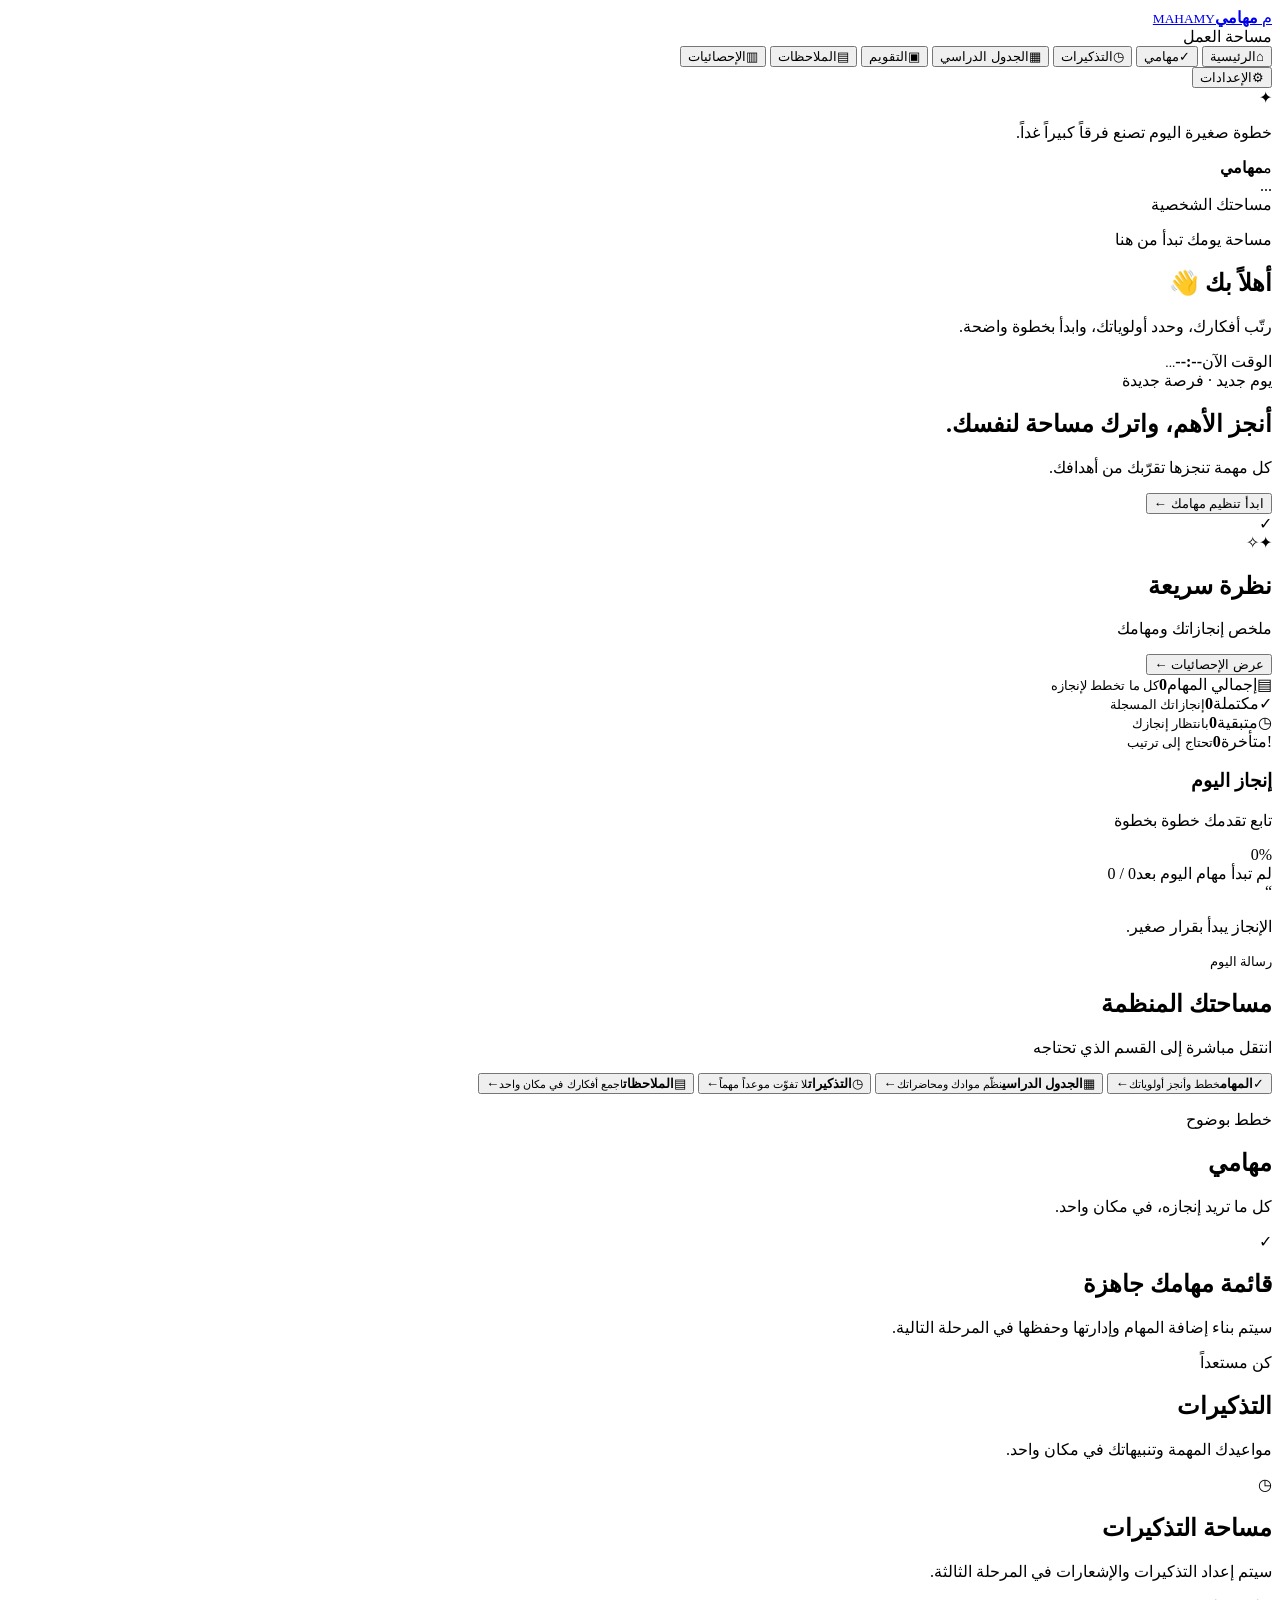
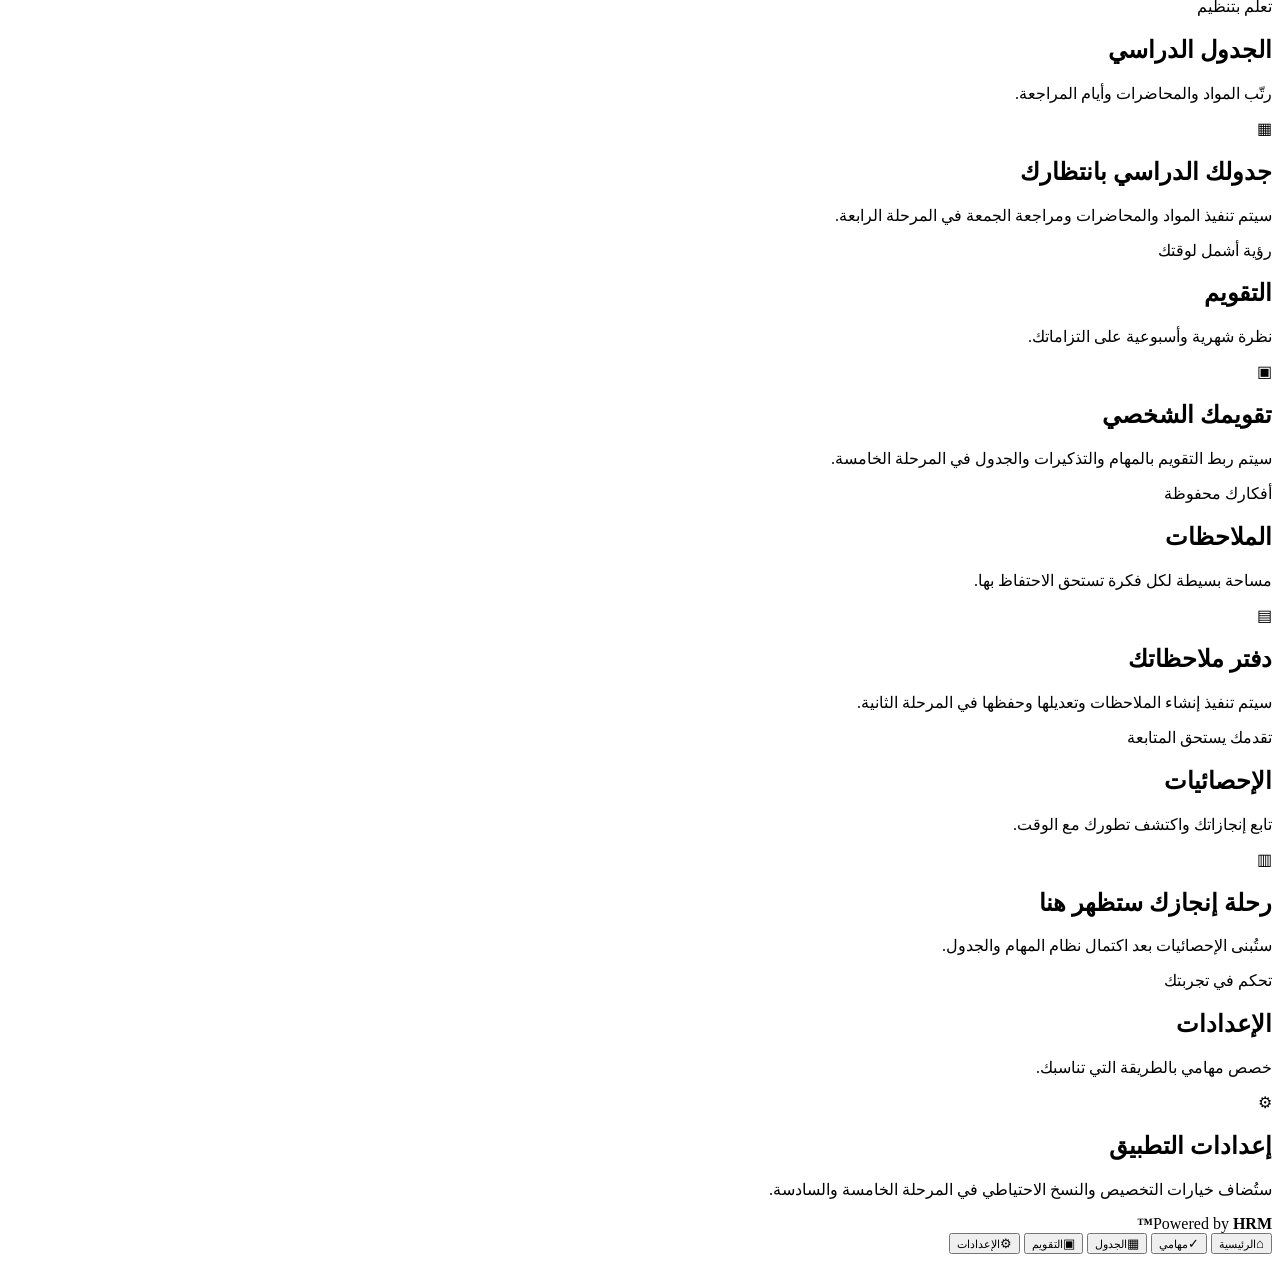
==== index.html @ a30df89c "Build MAHAMY phase 1 app shell" ====
<!doctype html>
<html lang="ar" dir="rtl">
<head>
  <meta charset="UTF-8">
  <meta name="viewport" content="width=device-width, initial-scale=1.0">
  <meta name="theme-color" content="#8500E8">
  <meta name="description" content="مهامي MAHAMY — مساحة شخصية لتنظيم المهام والدراسة والوقت.">
  <title>مهامي | MAHAMY</title>
  <link rel="preconnect" href="https://fonts.googleapis.com">
  <link rel="preconnect" href="https://fonts.gstatic.com" crossorigin>
  <link href="https://fonts.googleapis.com/css2?family=Cairo:wght@400;500;600;700;800&display=swap" rel="stylesheet">
  <link rel="stylesheet" href="styles.css">
</head>
<body>
  <div class="app-shell">
    <aside class="sidebar">
      <a class="brand" href="#" aria-label="مهامي الرئيسية" data-page="dashboard">
        <span class="brand-mark">م</span>
        <span><strong>مهامي</strong><small>MAHAMY</small></span>
      </a>
      <div class="sidebar-label">مساحة العمل</div>
      <nav class="side-nav" aria-label="التنقل الرئيسي">
        <button class="nav-item active" data-page="dashboard"><span class="nav-icon">⌂</span>الرئيسية</button>
        <button class="nav-item" data-page="tasks"><span class="nav-icon">✓</span>مهامي</button>
        <button class="nav-item" data-page="reminders"><span class="nav-icon">◷</span>التذكيرات</button>
        <button class="nav-item" data-page="schedule"><span class="nav-icon">▦</span>الجدول الدراسي</button>
        <button class="nav-item" data-page="calendar"><span class="nav-icon">▣</span>التقويم</button>
        <button class="nav-item" data-page="notes"><span class="nav-icon">▤</span>الملاحظات</button>
        <button class="nav-item" data-page="analytics"><span class="nav-icon">▥</span>الإحصائيات</button>
      </nav>
      <div class="sidebar-bottom">
        <button class="nav-item" data-page="settings"><span class="nav-icon">⚙</span>الإعدادات</button>
        <div class="sidebar-tip"><span class="tip-spark">✦</span><p>خطوة صغيرة اليوم تصنع فرقاً كبيراً غداً.</p></div>
      </div>
    </aside>

    <main class="main-area">
      <header class="topbar">
        <div class="mobile-brand"><span class="brand-mark">م</span><strong>مهامي</strong></div>
        <div class="topbar-date" id="topbarDate">...</div>
        <div class="topbar-actions"><span class="status-dot"></span><span>مساحتك الشخصية</span></div>
      </header>

      <section class="page active" id="page-dashboard">
        <div class="welcome-row">
          <div><p class="eyebrow">مساحة يومك تبدأ من هنا</p><h1 id="greeting">أهلاً بك 👋</h1><p class="muted">رتّب أفكارك، وحدد أولوياتك، وابدأ بخطوة واضحة.</p></div>
          <div class="clock-card"><span>الوقت الآن</span><strong id="liveClock">--:--</strong><small id="fullDate">...</small></div>
        </div>

        <div class="hero-card">
          <div class="hero-copy"><span class="hero-kicker">يوم جديد · فرصة جديدة</span><h2>أنجز الأهم، واترك مساحة لنفسك.</h2><p>كل مهمة تنجزها تقرّبك من أهدافك.</p><button class="primary-btn" data-page="tasks">ابدأ تنظيم مهامك <span>←</span></button></div>
          <div class="hero-art" aria-hidden="true"><div class="art-orbit orbit-one"></div><div class="art-orbit orbit-two"></div><div class="art-check">✓</div><span class="art-star star-one">✦</span><span class="art-star star-two">✧</span></div>
        </div>

        <div class="section-heading"><div><h2>نظرة سريعة</h2><p>ملخص إنجازاتك ومهامك</p></div><button class="text-btn" data-page="analytics">عرض الإحصائيات ←</button></div>
        <div class="stats-grid">
          <article class="stat-card"><span class="stat-icon purple">▤</span><span class="stat-label">إجمالي المهام</span><strong id="totalTasks">0</strong><small>كل ما تخطط لإنجازه</small></article>
          <article class="stat-card"><span class="stat-icon green">✓</span><span class="stat-label">مكتملة</span><strong id="completedTasks">0</strong><small>إنجازاتك المسجلة</small></article>
          <article class="stat-card"><span class="stat-icon orange">◷</span><span class="stat-label">متبقية</span><strong id="remainingTasks">0</strong><small>بانتظار إنجازك</small></article>
          <article class="stat-card"><span class="stat-icon rose">!</span><span class="stat-label">متأخرة</span><strong id="overdueTasks">0</strong><small>تحتاج إلى ترتيب</small></article>
        </div>

        <div class="dashboard-grid">
          <article class="panel progress-panel"><div class="panel-heading"><div><h3>إنجاز اليوم</h3><p>تابع تقدمك خطوة بخطوة</p></div><span class="progress-percent" id="progressPercent">0%</span></div><div class="progress-track"><span id="progressBar"></span></div><div class="progress-foot"><span id="progressText">لم تبدأ مهام اليوم بعد</span><span id="progressCount">0 / 0</span></div></article>
          <article class="panel quote-panel"><span class="quote-mark">“</span><p id="dailyQuote">الإنجاز يبدأ بقرار صغير.</p><small>رسالة اليوم</small></article>
        </div>

        <div class="section-heading"><div><h2>مساحتك المنظمة</h2><p>انتقل مباشرة إلى القسم الذي تحتاجه</p></div></div>
        <div class="quick-grid">
          <button class="quick-card" data-page="tasks"><span class="quick-icon">✓</span><strong>المهام</strong><small>خطط وأنجز أولوياتك</small><b>←</b></button>
          <button class="quick-card" data-page="schedule"><span class="quick-icon">▦</span><strong>الجدول الدراسي</strong><small>نظّم موادك ومحاضراتك</small><b>←</b></button>
          <button class="quick-card" data-page="reminders"><span class="quick-icon">◷</span><strong>التذكيرات</strong><small>لا تفوّت موعداً مهماً</small><b>←</b></button>
          <button class="quick-card" data-page="notes"><span class="quick-icon">▤</span><strong>الملاحظات</strong><small>اجمع أفكارك في مكان واحد</small><b>←</b></button>
        </div>
      </section>

      <section class="page" id="page-tasks"><div class="page-title"><p class="eyebrow">خطط بوضوح</p><h1>مهامي</h1><p class="muted">كل ما تريد إنجازه، في مكان واحد.</p></div><div class="empty-state"><span>✓</span><h2>قائمة مهامك جاهزة</h2><p>سيتم بناء إضافة المهام وإدارتها وحفظها في المرحلة التالية.</p></div></section>
      <section class="page" id="page-reminders"><div class="page-title"><p class="eyebrow">كن مستعداً</p><h1>التذكيرات</h1><p class="muted">مواعيدك المهمة وتنبيهاتك في مكان واحد.</p></div><div class="empty-state"><span>◷</span><h2>مساحة التذكيرات</h2><p>سيتم إعداد التذكيرات والإشعارات في المرحلة الثالثة.</p></div></section>
      <section class="page" id="page-schedule"><div class="page-title"><p class="eyebrow">تعلم بتنظيم</p><h1>الجدول الدراسي</h1><p class="muted">رتّب المواد والمحاضرات وأيام المراجعة.</p></div><div class="empty-state"><span>▦</span><h2>جدولك الدراسي بانتظارك</h2><p>سيتم تنفيذ المواد والمحاضرات ومراجعة الجمعة في المرحلة الرابعة.</p></div></section>
      <section class="page" id="page-calendar"><div class="page-title"><p class="eyebrow">رؤية أشمل لوقتك</p><h1>التقويم</h1><p class="muted">نظرة شهرية وأسبوعية على التزاماتك.</p></div><div class="empty-state"><span>▣</span><h2>تقويمك الشخصي</h2><p>سيتم ربط التقويم بالمهام والتذكيرات والجدول في المرحلة الخامسة.</p></div></section>
      <section class="page" id="page-notes"><div class="page-title"><p class="eyebrow">أفكارك محفوظة</p><h1>الملاحظات</h1><p class="muted">مساحة بسيطة لكل فكرة تستحق الاحتفاظ بها.</p></div><div class="empty-state"><span>▤</span><h2>دفتر ملاحظاتك</h2><p>سيتم تنفيذ إنشاء الملاحظات وتعديلها وحفظها في المرحلة الثانية.</p></div></section>
      <section class="page" id="page-analytics"><div class="page-title"><p class="eyebrow">تقدمك يستحق المتابعة</p><h1>الإحصائيات</h1><p class="muted">تابع إنجازاتك واكتشف تطورك مع الوقت.</p></div><div class="empty-state"><span>▥</span><h2>رحلة إنجازك ستظهر هنا</h2><p>ستُبنى الإحصائيات بعد اكتمال نظام المهام والجدول.</p></div></section>
      <section class="page" id="page-settings"><div class="page-title"><p class="eyebrow">تحكم في تجربتك</p><h1>الإعدادات</h1><p class="muted">خصص مهامي بالطريقة التي تناسبك.</p></div><div class="empty-state"><span>⚙</span><h2>إعدادات التطبيق</h2><p>ستُضاف خيارات التخصيص والنسخ الاحتياطي في المرحلة الخامسة والسادسة.</p></div></section>

      <footer class="app-footer">Powered by <strong>HRM™</strong></footer>
    </main>
  </div>
  <nav class="bottom-nav" aria-label="التنقل على الهاتف">
    <button class="active" data-page="dashboard"><span>⌂</span><small>الرئيسية</small></button>
    <button data-page="tasks"><span>✓</span><small>مهامي</small></button>
    <button data-page="schedule"><span>▦</span><small>الجدول</small></button>
    <button data-page="calendar"><span>▣</span><small>التقويم</small></button>
    <button data-page="settings"><span>⚙</span><small>الإعدادات</small></button>
  </nav>
  <script src="app.js"></script>
</body>
</html>
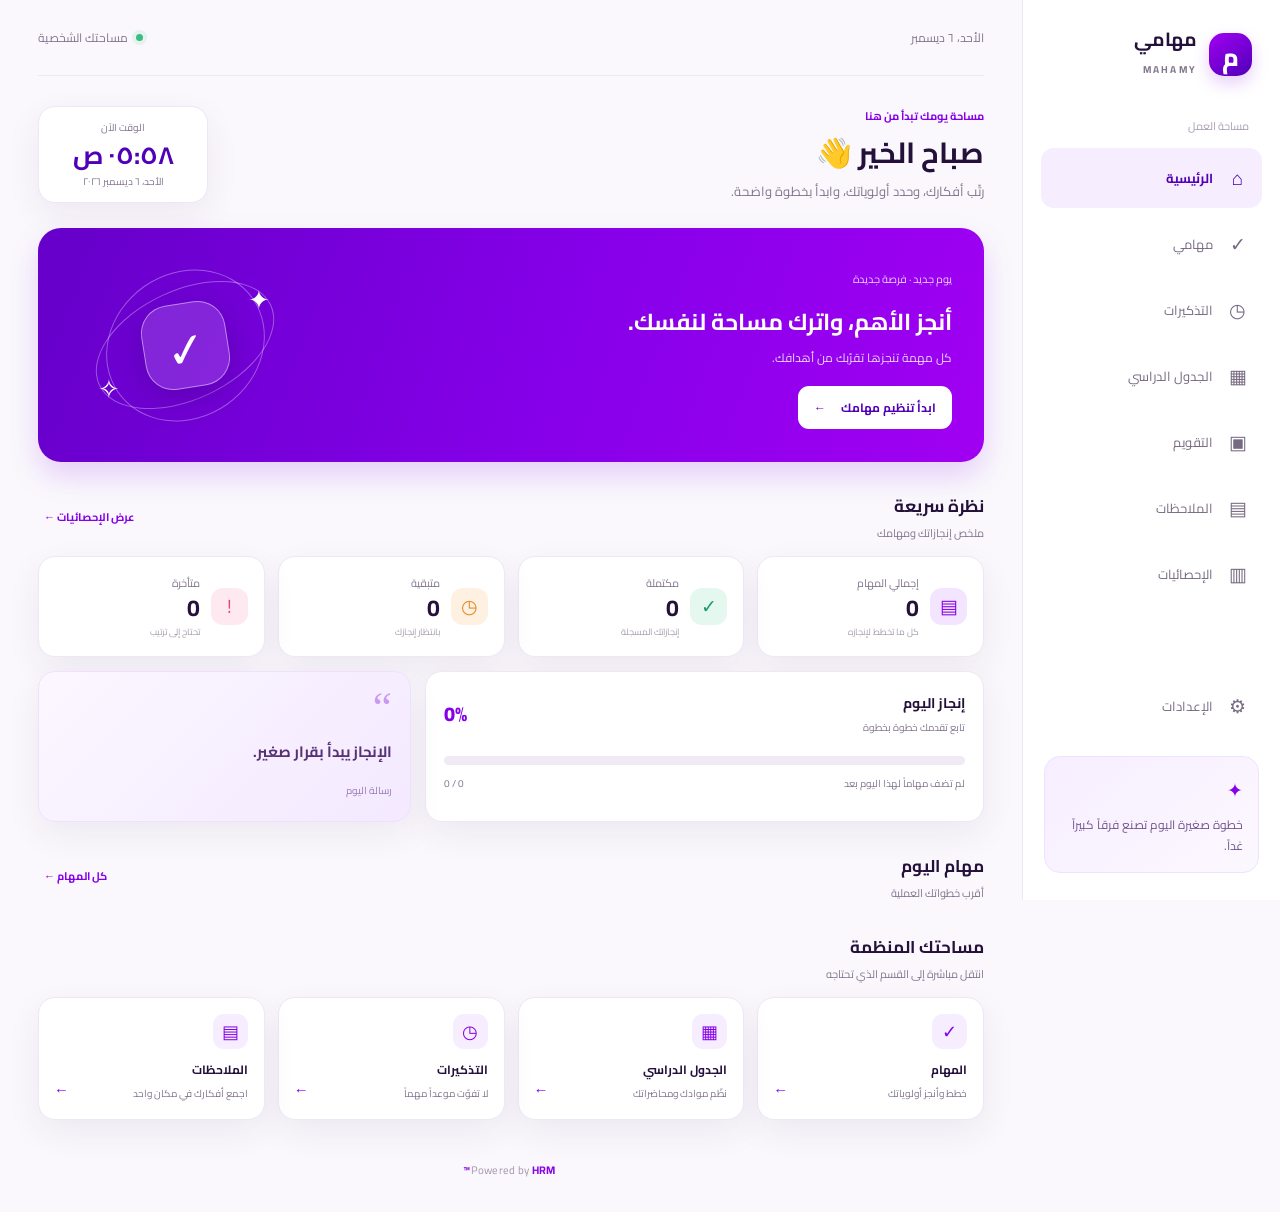
==== commit 5372d15f: "Build MAHAMY task and notes workspace" ====
--- a/index.html
+++ b/index.html
@@ -1,97 +1,61 @@
 <!doctype html>
 <html lang="ar" dir="rtl">
 <head>
-  <meta charset="UTF-8">
-  <meta name="viewport" content="width=device-width, initial-scale=1.0">
-  <meta name="theme-color" content="#8500E8">
-  <meta name="description" content="مهامي MAHAMY — مساحة شخصية لتنظيم المهام والدراسة والوقت.">
-  <title>مهامي | MAHAMY</title>
-  <link rel="preconnect" href="https://fonts.googleapis.com">
-  <link rel="preconnect" href="https://fonts.gstatic.com" crossorigin>
-  <link href="https://fonts.googleapis.com/css2?family=Cairo:wght@400;500;600;700;800&display=swap" rel="stylesheet">
-  <link rel="stylesheet" href="styles.css">
+<meta charset="UTF-8"><meta name="viewport" content="width=device-width,initial-scale=1"><meta name="theme-color" content="#8500E8">
+<meta name="description" content="مهامي MAHAMY — مساحة شخصية لتنظيم المهام والدراسة والوقت."><title>مهامي | MAHAMY</title>
+<link rel="preconnect" href="https://fonts.googleapis.com"><link rel="preconnect" href="https://fonts.gstatic.com" crossorigin><link href="https://fonts.googleapis.com/css2?family=Cairo:wght@400;500;600;700;800&display=swap" rel="stylesheet"><link rel="stylesheet" href="styles.css">
 </head>
 <body>
-  <div class="app-shell">
-    <aside class="sidebar">
-      <a class="brand" href="#" aria-label="مهامي الرئيسية" data-page="dashboard">
-        <span class="brand-mark">م</span>
-        <span><strong>مهامي</strong><small>MAHAMY</small></span>
-      </a>
-      <div class="sidebar-label">مساحة العمل</div>
-      <nav class="side-nav" aria-label="التنقل الرئيسي">
-        <button class="nav-item active" data-page="dashboard"><span class="nav-icon">⌂</span>الرئيسية</button>
-        <button class="nav-item" data-page="tasks"><span class="nav-icon">✓</span>مهامي</button>
-        <button class="nav-item" data-page="reminders"><span class="nav-icon">◷</span>التذكيرات</button>
-        <button class="nav-item" data-page="schedule"><span class="nav-icon">▦</span>الجدول الدراسي</button>
-        <button class="nav-item" data-page="calendar"><span class="nav-icon">▣</span>التقويم</button>
-        <button class="nav-item" data-page="notes"><span class="nav-icon">▤</span>الملاحظات</button>
-        <button class="nav-item" data-page="analytics"><span class="nav-icon">▥</span>الإحصائيات</button>
-      </nav>
-      <div class="sidebar-bottom">
-        <button class="nav-item" data-page="settings"><span class="nav-icon">⚙</span>الإعدادات</button>
-        <div class="sidebar-tip"><span class="tip-spark">✦</span><p>خطوة صغيرة اليوم تصنع فرقاً كبيراً غداً.</p></div>
-      </div>
-    </aside>
-
-    <main class="main-area">
-      <header class="topbar">
-        <div class="mobile-brand"><span class="brand-mark">م</span><strong>مهامي</strong></div>
-        <div class="topbar-date" id="topbarDate">...</div>
-        <div class="topbar-actions"><span class="status-dot"></span><span>مساحتك الشخصية</span></div>
-      </header>
-
-      <section class="page active" id="page-dashboard">
-        <div class="welcome-row">
-          <div><p class="eyebrow">مساحة يومك تبدأ من هنا</p><h1 id="greeting">أهلاً بك 👋</h1><p class="muted">رتّب أفكارك، وحدد أولوياتك، وابدأ بخطوة واضحة.</p></div>
-          <div class="clock-card"><span>الوقت الآن</span><strong id="liveClock">--:--</strong><small id="fullDate">...</small></div>
-        </div>
-
-        <div class="hero-card">
-          <div class="hero-copy"><span class="hero-kicker">يوم جديد · فرصة جديدة</span><h2>أنجز الأهم، واترك مساحة لنفسك.</h2><p>كل مهمة تنجزها تقرّبك من أهدافك.</p><button class="primary-btn" data-page="tasks">ابدأ تنظيم مهامك <span>←</span></button></div>
-          <div class="hero-art" aria-hidden="true"><div class="art-orbit orbit-one"></div><div class="art-orbit orbit-two"></div><div class="art-check">✓</div><span class="art-star star-one">✦</span><span class="art-star star-two">✧</span></div>
-        </div>
-
-        <div class="section-heading"><div><h2>نظرة سريعة</h2><p>ملخص إنجازاتك ومهامك</p></div><button class="text-btn" data-page="analytics">عرض الإحصائيات ←</button></div>
-        <div class="stats-grid">
-          <article class="stat-card"><span class="stat-icon purple">▤</span><span class="stat-label">إجمالي المهام</span><strong id="totalTasks">0</strong><small>كل ما تخطط لإنجازه</small></article>
-          <article class="stat-card"><span class="stat-icon green">✓</span><span class="stat-label">مكتملة</span><strong id="completedTasks">0</strong><small>إنجازاتك المسجلة</small></article>
-          <article class="stat-card"><span class="stat-icon orange">◷</span><span class="stat-label">متبقية</span><strong id="remainingTasks">0</strong><small>بانتظار إنجازك</small></article>
-          <article class="stat-card"><span class="stat-icon rose">!</span><span class="stat-label">متأخرة</span><strong id="overdueTasks">0</strong><small>تحتاج إلى ترتيب</small></article>
-        </div>
-
-        <div class="dashboard-grid">
-          <article class="panel progress-panel"><div class="panel-heading"><div><h3>إنجاز اليوم</h3><p>تابع تقدمك خطوة بخطوة</p></div><span class="progress-percent" id="progressPercent">0%</span></div><div class="progress-track"><span id="progressBar"></span></div><div class="progress-foot"><span id="progressText">لم تبدأ مهام اليوم بعد</span><span id="progressCount">0 / 0</span></div></article>
-          <article class="panel quote-panel"><span class="quote-mark">“</span><p id="dailyQuote">الإنجاز يبدأ بقرار صغير.</p><small>رسالة اليوم</small></article>
-        </div>
-
-        <div class="section-heading"><div><h2>مساحتك المنظمة</h2><p>انتقل مباشرة إلى القسم الذي تحتاجه</p></div></div>
-        <div class="quick-grid">
-          <button class="quick-card" data-page="tasks"><span class="quick-icon">✓</span><strong>المهام</strong><small>خطط وأنجز أولوياتك</small><b>←</b></button>
-          <button class="quick-card" data-page="schedule"><span class="quick-icon">▦</span><strong>الجدول الدراسي</strong><small>نظّم موادك ومحاضراتك</small><b>←</b></button>
-          <button class="quick-card" data-page="reminders"><span class="quick-icon">◷</span><strong>التذكيرات</strong><small>لا تفوّت موعداً مهماً</small><b>←</b></button>
-          <button class="quick-card" data-page="notes"><span class="quick-icon">▤</span><strong>الملاحظات</strong><small>اجمع أفكارك في مكان واحد</small><b>←</b></button>
-        </div>
-      </section>
-
-      <section class="page" id="page-tasks"><div class="page-title"><p class="eyebrow">خطط بوضوح</p><h1>مهامي</h1><p class="muted">كل ما تريد إنجازه، في مكان واحد.</p></div><div class="empty-state"><span>✓</span><h2>قائمة مهامك جاهزة</h2><p>سيتم بناء إضافة المهام وإدارتها وحفظها في المرحلة التالية.</p></div></section>
-      <section class="page" id="page-reminders"><div class="page-title"><p class="eyebrow">كن مستعداً</p><h1>التذكيرات</h1><p class="muted">مواعيدك المهمة وتنبيهاتك في مكان واحد.</p></div><div class="empty-state"><span>◷</span><h2>مساحة التذكيرات</h2><p>سيتم إعداد التذكيرات والإشعارات في المرحلة الثالثة.</p></div></section>
-      <section class="page" id="page-schedule"><div class="page-title"><p class="eyebrow">تعلم بتنظيم</p><h1>الجدول الدراسي</h1><p class="muted">رتّب المواد والمحاضرات وأيام المراجعة.</p></div><div class="empty-state"><span>▦</span><h2>جدولك الدراسي بانتظارك</h2><p>سيتم تنفيذ المواد والمحاضرات ومراجعة الجمعة في المرحلة الرابعة.</p></div></section>
-      <section class="page" id="page-calendar"><div class="page-title"><p class="eyebrow">رؤية أشمل لوقتك</p><h1>التقويم</h1><p class="muted">نظرة شهرية وأسبوعية على التزاماتك.</p></div><div class="empty-state"><span>▣</span><h2>تقويمك الشخصي</h2><p>سيتم ربط التقويم بالمهام والتذكيرات والجدول في المرحلة الخامسة.</p></div></section>
-      <section class="page" id="page-notes"><div class="page-title"><p class="eyebrow">أفكارك محفوظة</p><h1>الملاحظات</h1><p class="muted">مساحة بسيطة لكل فكرة تستحق الاحتفاظ بها.</p></div><div class="empty-state"><span>▤</span><h2>دفتر ملاحظاتك</h2><p>سيتم تنفيذ إنشاء الملاحظات وتعديلها وحفظها في المرحلة الثانية.</p></div></section>
-      <section class="page" id="page-analytics"><div class="page-title"><p class="eyebrow">تقدمك يستحق المتابعة</p><h1>الإحصائيات</h1><p class="muted">تابع إنجازاتك واكتشف تطورك مع الوقت.</p></div><div class="empty-state"><span>▥</span><h2>رحلة إنجازك ستظهر هنا</h2><p>ستُبنى الإحصائيات بعد اكتمال نظام المهام والجدول.</p></div></section>
-      <section class="page" id="page-settings"><div class="page-title"><p class="eyebrow">تحكم في تجربتك</p><h1>الإعدادات</h1><p class="muted">خصص مهامي بالطريقة التي تناسبك.</p></div><div class="empty-state"><span>⚙</span><h2>إعدادات التطبيق</h2><p>ستُضاف خيارات التخصيص والنسخ الاحتياطي في المرحلة الخامسة والسادسة.</p></div></section>
-
-      <footer class="app-footer">Powered by <strong>HRM™</strong></footer>
-    </main>
-  </div>
-  <nav class="bottom-nav" aria-label="التنقل على الهاتف">
-    <button class="active" data-page="dashboard"><span>⌂</span><small>الرئيسية</small></button>
-    <button data-page="tasks"><span>✓</span><small>مهامي</small></button>
-    <button data-page="schedule"><span>▦</span><small>الجدول</small></button>
-    <button data-page="calendar"><span>▣</span><small>التقويم</small></button>
-    <button data-page="settings"><span>⚙</span><small>الإعدادات</small></button>
-  </nav>
-  <script src="app.js"></script>
-</body>
-</html>+<div class="app-shell">
+<aside class="sidebar">
+<a class="brand" href="#" data-page="dashboard"><span class="brand-mark">م</span><span><strong>مهامي</strong><small>MAHAMY</small></span></a>
+<div class="sidebar-label">مساحة العمل</div><nav class="side-nav" aria-label="التنقل الرئيسي">
+<button class="nav-item active" data-page="dashboard"><span class="nav-icon">⌂</span>الرئيسية</button>
+<button class="nav-item" data-page="tasks"><span class="nav-icon">✓</span>مهامي</button>
+<button class="nav-item" data-page="reminders"><span class="nav-icon">◷</span>التذكيرات</button>
+<button class="nav-item" data-page="schedule"><span class="nav-icon">▦</span>الجدول الدراسي</button>
+<button class="nav-item" data-page="calendar"><span class="nav-icon">▣</span>التقويم</button>
+<button class="nav-item" data-page="notes"><span class="nav-icon">▤</span>الملاحظات</button>
+<button class="nav-item" data-page="analytics"><span class="nav-icon">▥</span>الإحصائيات</button></nav>
+<div class="sidebar-bottom"><button class="nav-item" data-page="settings"><span class="nav-icon">⚙</span>الإعدادات</button><div class="sidebar-tip"><span class="tip-spark">✦</span><p>خطوة صغيرة اليوم تصنع فرقاً كبيراً غداً.</p></div></div>
+</aside>
+<main class="main-area">
+<header class="topbar"><div class="mobile-brand"><span class="brand-mark">م</span><strong>مهامي</strong></div><div class="topbar-date" id="topbarDate">...</div><div class="topbar-actions"><span class="status-dot"></span><span>مساحتك الشخصية</span></div></header>
+<section class="page active" id="page-dashboard">
+<div class="welcome-row"><div><p class="eyebrow">مساحة يومك تبدأ من هنا</p><h1 id="greeting">أهلاً بك 👋</h1><p class="muted">رتّب أفكارك، وحدد أولوياتك، وابدأ بخطوة واضحة.</p></div><div class="clock-card"><span>الوقت الآن</span><strong id="liveClock">--:--</strong><small id="fullDate">...</small></div></div>
+<div class="hero-card"><div class="hero-copy"><span class="hero-kicker">يوم جديد · فرصة جديدة</span><h2>أنجز الأهم، واترك مساحة لنفسك.</h2><p>كل مهمة تنجزها تقرّبك من أهدافك.</p><button class="primary-btn" data-page="tasks">ابدأ تنظيم مهامك <span>←</span></button></div><div class="hero-art" aria-hidden="true"><div class="art-orbit orbit-one"></div><div class="art-orbit orbit-two"></div><div class="art-check">✓</div><span class="art-star star-one">✦</span><span class="art-star star-two">✧</span></div></div>
+<div class="section-heading"><div><h2>نظرة سريعة</h2><p>ملخص إنجازاتك ومهامك</p></div><button class="text-btn" data-page="analytics">عرض الإحصائيات ←</button></div>
+<div class="stats-grid">
+<article class="stat-card"><span class="stat-icon purple">▤</span><span class="stat-label">إجمالي المهام</span><strong id="totalTasks">0</strong><small>كل ما تخطط لإنجازه</small></article>
+<article class="stat-card"><span class="stat-icon green">✓</span><span class="stat-label">مكتملة</span><strong id="completedTasks">0</strong><small>إنجازاتك المسجلة</small></article>
+<article class="stat-card"><span class="stat-icon orange">◷</span><span class="stat-label">متبقية</span><strong id="remainingTasks">0</strong><small>بانتظار إنجازك</small></article>
+<article class="stat-card"><span class="stat-icon rose">!</span><span class="stat-label">متأخرة</span><strong id="overdueTasks">0</strong><small>تحتاج إلى ترتيب</small></article></div>
+<div class="dashboard-grid"><article class="panel progress-panel"><div class="panel-heading"><div><h3>إنجاز اليوم</h3><p>تابع تقدمك خطوة بخطوة</p></div><span class="progress-percent" id="progressPercent">0%</span></div><div class="progress-track"><span id="progressBar"></span></div><div class="progress-foot"><span id="progressText">لم تبدأ مهام اليوم بعد</span><span id="progressCount">0 / 0</span></div></article><article class="panel quote-panel"><span class="quote-mark">“</span><p id="dailyQuote">الإنجاز يبدأ بقرار صغير.</p><small>رسالة اليوم</small></article></div>
+<div class="section-heading"><div><h2>مهام اليوم</h2><p>أقرب خطواتك العملية</p></div><button class="text-btn" data-page="tasks">كل المهام ←</button></div><div id="todayPreview" class="preview-list"></div>
+<div class="section-heading"><div><h2>مساحتك المنظمة</h2><p>انتقل مباشرة إلى القسم الذي تحتاجه</p></div></div><div class="quick-grid">
+<button class="quick-card" data-page="tasks"><span class="quick-icon">✓</span><strong>المهام</strong><small>خطط وأنجز أولوياتك</small><b>←</b></button><button class="quick-card" data-page="schedule"><span class="quick-icon">▦</span><strong>الجدول الدراسي</strong><small>نظّم موادك ومحاضراتك</small><b>←</b></button><button class="quick-card" data-page="reminders"><span class="quick-icon">◷</span><strong>التذكيرات</strong><small>لا تفوّت موعداً مهماً</small><b>←</b></button><button class="quick-card" data-page="notes"><span class="quick-icon">▤</span><strong>الملاحظات</strong><small>اجمع أفكارك في مكان واحد</small><b>←</b></button></div>
+</section>
+<section class="page" id="page-tasks">
+<div class="page-title-row"><div class="page-title"><p class="eyebrow">خطط بوضوح</p><h1>مهامي</h1><p class="muted">أنشئ مهامك، رتّب أولوياتك، وتابع إنجازك.</p></div><button class="primary-action" id="addTaskBtn">＋ إضافة مهمة</button></div>
+<div class="task-toolbar"><input id="taskSearch" type="search" placeholder="ابحث عن مهمة..." aria-label="البحث عن مهمة"><select id="taskSort" aria-label="ترتيب المهام"><option value="date">الأقرب موعداً</option><option value="priority">الأولوية</option><option value="created">الأحدث إضافة</option><option value="title">الاسم</option></select></div>
+<div class="filter-row" id="taskFilters"><button class="filter-chip active" data-filter="all">الكل</button><button class="filter-chip" data-filter="today">اليوم</button><button class="filter-chip" data-filter="tomorrow">الغد</button><button class="filter-chip" data-filter="upcoming">القادمة</button><button class="filter-chip" data-filter="overdue">المتأخرة</button><button class="filter-chip" data-filter="completed">المكتملة</button><button class="filter-chip" data-filter="high">عالية الأولوية</button></div>
+<div class="task-summary" id="taskSummary"></div><div id="taskList" class="task-list"></div>
+<div class="category-manager panel"><div><h3>تصنيفات المهام</h3><p>أضف تصنيفاً يناسب طريقة تنظيمك.</p></div><form id="categoryForm" class="inline-form"><input id="newCategory" maxlength="30" placeholder="اسم التصنيف" aria-label="اسم التصنيف" required><button class="secondary-btn">إضافة</button></form><div id="categoryList" class="category-list"></div></div>
+</section>
+<section class="page" id="page-notes">
+<div class="page-title-row"><div class="page-title"><p class="eyebrow">أفكارك محفوظة</p><h1>الملاحظات</h1><p class="muted">دفتر أفكارك وملاحظاتك الشخصية.</p></div><button class="primary-action" id="addNoteBtn">＋ ملاحظة جديدة</button></div>
+<div class="task-toolbar"><input id="noteSearch" type="search" placeholder="ابحث داخل الملاحظات..." aria-label="البحث في الملاحظات"></div><div id="notesList" class="notes-grid"></div>
+</section>
+<section class="page" id="page-reminders"><div class="page-title"><p class="eyebrow">كن مستعداً</p><h1>التذكيرات</h1><p class="muted">مواعيدك المهمة وتنبيهاتك في مكان واحد.</p></div><div class="empty-state"><span>◷</span><h2>المرحلة القادمة</h2><p>سيتم تنفيذ التذكيرات والإشعارات في المرحلة الثالثة.</p></div></section>
+<section class="page" id="page-schedule"><div class="page-title"><p class="eyebrow">تعلم بتنظيم</p><h1>الجدول الدراسي</h1><p class="muted">رتّب المواد والمحاضرات وأيام المراجعة.</p></div><div class="empty-state"><span>▦</span><h2>المرحلة الرابعة</h2><p>سيتم تنفيذ المواد والمحاضرات ومراجعة الجمعة لاحقاً.</p></div></section>
+<section class="page" id="page-calendar"><div class="page-title"><p class="eyebrow">رؤية أشمل لوقتك</p><h1>التقويم</h1><p class="muted">نظرة شهرية وأسبوعية على التزاماتك.</p></div><div class="empty-state"><span>▣</span><h2>المرحلة الخامسة</h2><p>سيتم ربط التقويم بالمهام والتذكيرات والجدول لاحقاً.</p></div></section>
+<section class="page" id="page-analytics"><div class="page-title"><p class="eyebrow">تقدمك يستحق المتابعة</p><h1>الإحصائيات</h1><p class="muted">تابع إنجازاتك واكتشف تطورك مع الوقت.</p></div><div class="empty-state"><span>▥</span><h2>الإحصائيات قيد التجهيز</h2><p>ستُبنى بعد اكتمال بقية وحدات التطبيق.</p></div></section>
+<section class="page" id="page-settings"><div class="page-title"><p class="eyebrow">تحكم في تجربتك</p><h1>الإعدادات</h1><p class="muted">بياناتك محفوظة محلياً على هذا المتصفح.</p></div><div class="panel settings-panel"><h3>بيانات التطبيق</h3><p class="muted">يمكنك تصدير نسخة JSON احتياطية من مهامك وملاحظاتك.</p><button class="secondary-btn" id="exportDataBtn">تصدير نسخة احتياطية JSON</button><p class="storage-note">تنبيه: التخزين محلي على هذا الجهاز والمتصفح. قد تُحذف البيانات عند مسح بيانات الموقع؛ احتفظ بنسخة احتياطية دورياً.</p></div></section>
+<footer class="app-footer">Powered by <strong>HRM™</strong></footer>
+</main></div>
+<nav class="bottom-nav" aria-label="التنقل على الهاتف"><button class="active" data-page="dashboard"><span>⌂</span><small>الرئيسية</small></button><button data-page="tasks"><span>✓</span><small>مهامي</small></button><button data-page="schedule"><span>▦</span><small>الجدول</small></button><button data-page="calendar"><span>▣</span><small>التقويم</small></button><button data-page="settings"><span>⚙</span><small>الإعدادات</small></button></nav>
+<div class="modal-backdrop" id="taskModal" hidden><section class="modal-card" role="dialog" aria-modal="true" aria-labelledby="taskModalTitle"><div class="modal-heading"><div><p class="eyebrow">خطط لمهمتك</p><h2 id="taskModalTitle">إضافة مهمة جديدة</h2></div><button class="icon-btn" type="button" data-close="taskModal" aria-label="إغلاق">×</button></div>
+<form id="taskForm" class="form-grid"><input type="hidden" id="taskId"><label class="field full">عنوان المهمة *<input id="taskTitle" maxlength="100" required placeholder="مثلاً: مراجعة درس البرمجة"></label><label class="field full">وصف المهمة<textarea id="taskDescription" rows="2" maxlength="500" placeholder="تفاصيل إضافية (اختياري)"></textarea></label><label class="field">تاريخ المهمة<input id="taskDate" type="date"></label><label class="field">موعد التسليم<input id="taskDueDate" type="date"></label><label class="field">وقت البدء<input id="taskStart" type="time"></label><label class="field">وقت الانتهاء<input id="taskEnd" type="time"></label><label class="field">التصنيف<select id="taskCategory"></select></label><label class="field">الأولوية<select id="taskPriority"><option value="urgent">عاجلة جداً</option><option value="high">عالية</option><option value="medium" selected>متوسطة</option><option value="low">منخفضة</option></select></label><label class="field full">ملاحظات<textarea id="taskNotes" rows="2" maxlength="1000" placeholder="ملاحظاتك حول المهمة"></textarea></label><label class="field">التكرار<select id="taskRepeat"><option value="none">بدون تكرار</option><option value="daily">يومياً</option><option value="weekly">أسبوعياً</option><option value="monthly">شهرياً</option></select></label><label class="field">تذكير داخل التطبيق<input id="taskReminder" type="datetime-local"></label><div class="form-actions full"><button type="button" class="secondary-btn" data-close="taskModal">إلغاء</button><button type="submit" class="primary-action">حفظ المهمة</button></div></form></section></div>
+<div class="modal-backdrop" id="noteModal" hidden><section class="modal-card" role="dialog" aria-modal="true" aria-labelledby="noteModalTitle"><div class="modal-heading"><div><p class="eyebrow">احتفظ بأفكارك</p><h2 id="noteModalTitle">ملاحظة جديدة</h2></div><button class="icon-btn" type="button" data-close="noteModal" aria-label="إغلاق">×</button></div><form id="noteForm" class="form-grid"><input type="hidden" id="noteId"><label class="field full">عنوان الملاحظة *<input id="noteTitle" maxlength="100" required placeholder="عنوان واضح للملاحظة"></label><label class="field full">المحتوى<textarea id="noteContent" rows="7" maxlength="5000" placeholder="اكتب ملاحظتك هنا..." required></textarea></label><label class="field">لون البطاقة<select id="noteColor"><option value="lilac">بنفسجي فاتح</option><option value="cream">كريمي</option><option value="mint">نعناعي</option><option value="rose">وردي</option></select></label><label class="field checkbox-field"><input id="notePinned" type="checkbox"> تثبيت الملاحظة</label><div class="form-actions full"><button type="button" class="secondary-btn" data-close="noteModal">إلغاء</button><button type="submit" class="primary-action">حفظ الملاحظة</button></div></form></section></div>
+<div class="toast" id="toast" role="status" aria-live="polite"></div><script src="app.js"></script>
+</body></html>
--- a/styles.css
+++ b/styles.css
@@ -0,0 +1,5 @@
+:root{--purple:#8500E8;--purple-light:#A100F2;--purple-mid:#6900D4;--purple-dark:#4F00B8;--lavender:#F6EDFF;--canvas:#FAF8FC;--ink:#24113B;--muted:#82758F;--line:#EEE7F4;--white:#fff;--shadow:0 12px 34px rgba(70,24,105,.07);font-family:"Cairo",sans-serif}
+*{box-sizing:border-box}body{margin:0;background:var(--canvas);color:var(--ink);font-family:"Cairo",sans-serif}button,a{font:inherit}button{cursor:pointer}.app-shell{min-height:100vh}.sidebar{position:fixed;inset:0 0 0 auto;width:258px;background:#fff;border-left:1px solid var(--line);padding:27px 18px;display:flex;flex-direction:column;z-index:10}.brand{display:flex;align-items:center;gap:12px;text-decoration:none;color:var(--ink);padding:0 10px 34px}.brand-mark{width:43px;height:43px;border-radius:15px;background:linear-gradient(145deg,var(--purple-light),var(--purple-dark));color:white;display:grid;place-items:center;font-size:25px;font-weight:800;box-shadow:0 7px 17px #8500e833}.brand strong{display:block;font-size:19px;line-height:1.3}.brand small{font-size:10px;letter-spacing:2.2px;color:var(--muted);font-weight:700}.sidebar-label{font-size:11px;color:#AA9DB5;padding:0 13px 12px}.side-nav{display:grid;gap:6px}.nav-item{border:0;background:transparent;color:#766982;text-align:right;padding:12px 13px;border-radius:13px;display:flex;align-items:center;gap:13px;font-size:13px;transition:.2s}.nav-item:hover{background:#faf6ff;color:var(--purple)}.nav-item.active{background:var(--lavender);color:var(--purple-dark);font-weight:700}.nav-icon{width:23px;text-align:center;font-size:19px}.sidebar-bottom{margin-top:auto}.sidebar-tip{margin:20px 3px 0;background:linear-gradient(140deg,#F7EEFF,#FCF8FF);border:1px solid #F0E2FF;border-radius:16px;padding:15px;color:#72528D;font-size:12px}.sidebar-tip p{margin:6px 0 0;line-height:1.8}.tip-spark{font-size:19px;color:var(--purple)}.main-area{margin-right:258px;min-height:100vh;padding:0 38px 20px;max-width:1700px}.topbar{height:76px;display:flex;align-items:center;justify-content:space-between;border-bottom:1px solid var(--line);color:var(--muted);font-size:12px}.topbar-actions{display:flex;align-items:center;gap:8px}.status-dot{width:7px;height:7px;background:#39BD83;border-radius:50%;box-shadow:0 0 0 4px #39bd831c}.mobile-brand{display:none}.page{display:none;padding:30px 0 10px;animation:fade .25s ease}.page.active{display:block}@keyframes fade{from{opacity:.3;transform:translateY(5px)}to{opacity:1;transform:none}}.welcome-row{display:flex;justify-content:space-between;align-items:center;gap:20px;margin-bottom:25px}.eyebrow{font-size:11px;color:var(--purple);font-weight:700;margin:0 0 5px}.welcome-row h1,.page-title h1{font-size:29px;margin:0 0 4px;line-height:1.5}.muted{color:var(--muted);font-size:13px;margin:0}.clock-card{min-width:170px;background:#fff;border:1px solid var(--line);border-radius:17px;padding:11px 17px;text-align:center;box-shadow:var(--shadow)}.clock-card span,.clock-card small{display:block;color:var(--muted);font-size:10px}.clock-card strong{display:block;color:var(--purple-dark);font-size:25px;line-height:1.4;direction:ltr;font-variant-numeric:tabular-nums}.hero-card{min-height:205px;border-radius:23px;background:linear-gradient(110deg,#6500C9 0%,#8500E8 54%,#A100F2 100%);color:#fff;padding:27px 32px;display:flex;align-items:center;justify-content:space-between;overflow:hidden;position:relative;box-shadow:0 14px 30px #8500e82b}.hero-copy{position:relative;z-index:2}.hero-kicker{font-size:11px;color:#E9CEFF}.hero-card h2{font-size:23px;margin:8px 0 3px}.hero-card p{font-size:12px;color:#EBD8FF;margin:0 0 17px}.primary-btn{background:#fff;border:0;border-radius:11px;color:var(--purple-dark);padding:10px 16px;font-size:12px;font-weight:700}.primary-btn span{margin-right:12px}.hero-art{width:230px;height:180px;position:relative;display:grid;place-items:center;flex-shrink:0}.art-orbit{position:absolute;border:1px solid #ffffff55;border-radius:50%;transform:rotate(-25deg)}.orbit-one{width:190px;height:110px}.orbit-two{width:145px;height:165px;transform:rotate(55deg)}.art-check{width:85px;height:85px;border-radius:28px;background:#ffffff25;border:1px solid #ffffff77;display:grid;place-items:center;font-size:48px;box-shadow:0 10px 30px #3c007455;transform:rotate(-9deg)}.art-star{position:absolute;color:#fff;font-size:26px}.star-one{top:20px;right:30px}.star-two{bottom:22px;left:28px}.section-heading{display:flex;align-items:center;justify-content:space-between;margin:28px 0 13px}.section-heading h2{font-size:17px;margin:0}.section-heading p{font-size:11px;color:var(--muted);margin:1px 0 0}.text-btn{border:0;background:none;color:var(--purple);font-size:11px;font-weight:700}.stats-grid{display:grid;grid-template-columns:repeat(4,minmax(0,1fr));gap:13px}.stat-card,.panel,.quick-card{background:#fff;border:1px solid var(--line);border-radius:17px;box-shadow:var(--shadow)}.stat-card{padding:16px;display:grid;grid-template-columns:38px 1fr;column-gap:10px;align-items:center}.stat-icon{grid-row:span 3;width:37px;height:37px;border-radius:12px;display:grid;place-items:center;font-size:19px}.stat-icon.purple{background:#F3E5FF;color:#8500E8}.stat-icon.green{background:#E5F8EF;color:#1B9D65}.stat-icon.orange{background:#FFF1E2;color:#E18A25}.stat-icon.rose{background:#FFE9F0;color:#DB4C78}.stat-label{font-size:11px;color:var(--muted)}.stat-card strong{font-size:23px;line-height:1.3}.stat-card small{font-size:9px;color:#A69BAE}.dashboard-grid{display:grid;grid-template-columns:1.5fr 1fr;gap:14px;margin-top:14px}.panel{padding:18px}.panel-heading{display:flex;align-items:center;justify-content:space-between}.panel h3{margin:0;font-size:14px}.panel-heading p{font-size:10px;color:var(--muted);margin:2px 0 0}.progress-percent{font-size:20px;color:var(--purple);font-weight:800;direction:ltr}.progress-track{height:9px;border-radius:20px;background:#F0EAF5;margin:19px 0 9px;overflow:hidden}.progress-track span{display:block;width:0;height:100%;background:linear-gradient(90deg,var(--purple-dark),var(--purple-light));border-radius:20px;transition:width .3s}.progress-foot{display:flex;justify-content:space-between;font-size:10px;color:var(--muted)}.quote-panel{background:linear-gradient(135deg,#FBF7FF,#F4E9FF);border-color:#EFE0FF;position:relative}.quote-mark{font-family:Georgia,serif;font-size:43px;color:#C99AF2;line-height:.8}.quote-panel p{font-size:15px;font-weight:700;margin:7px 0;color:#573276}.quote-panel small{font-size:10px;color:#9877B2}.quick-grid{display:grid;grid-template-columns:repeat(4,minmax(0,1fr));gap:13px}.quick-card{position:relative;text-align:right;padding:16px;border:1px solid var(--line);color:var(--ink);display:flex;flex-direction:column;align-items:flex-start;gap:3px;transition:.2s}.quick-card:hover{transform:translateY(-3px);border-color:#DCC1F4;box-shadow:0 12px 25px #8500e815}.quick-icon{width:35px;height:35px;border-radius:11px;background:var(--lavender);color:var(--purple);display:grid;place-items:center;font-size:18px;margin-bottom:6px}.quick-card strong{font-size:12px}.quick-card small{font-size:10px;color:var(--muted)}.quick-card b{position:absolute;left:15px;bottom:15px;color:var(--purple);font-size:15px}.page-title{margin-bottom:24px}.page-title h1{font-size:28px}.empty-state{min-height:260px;border:1px dashed #DCCBEA;border-radius:20px;background:#fff;display:flex;flex-direction:column;align-items:center;justify-content:center;text-align:center;padding:25px}.empty-state>span{width:54px;height:54px;border-radius:18px;background:var(--lavender);color:var(--purple);display:grid;place-items:center;font-size:26px}.empty-state h2{font-size:17px;margin:14px 0 3px}.empty-state p{font-size:12px;color:var(--muted);margin:0;max-width:440px}.app-footer{text-align:center;padding:30px 0 12px;color:#A397AE;font-size:11px;letter-spacing:.3px}.app-footer strong{color:var(--purple);margin-right:3px}.bottom-nav{display:none}
+@media(max-width:1100px){.main-area{padding-right:25px;padding-left:25px}.sidebar{width:225px}.main-area{margin-right:225px}.stats-grid{grid-template-columns:repeat(2,minmax(0,1fr))}.quick-grid{grid-template-columns:repeat(2,minmax(0,1fr))}}
+@media(max-width:700px){.sidebar{display:none}.main-area{margin:0;padding:0 16px 95px}.topbar{height:61px}.mobile-brand{display:flex;align-items:center;gap:9px;color:var(--ink);font-size:15px}.mobile-brand .brand-mark{width:32px;height:32px;border-radius:11px;font-size:19px}.topbar-date{font-size:10px}.topbar-actions{display:none}.page{padding-top:22px}.welcome-row{align-items:flex-start;gap:10px}.welcome-row h1{font-size:22px}.welcome-row .muted{font-size:11px;max-width:220px}.clock-card{min-width:105px;padding:8px 9px;border-radius:13px}.clock-card strong{font-size:20px}.clock-card span,.clock-card small{font-size:8px}.hero-card{min-height:175px;padding:20px 18px;border-radius:19px}.hero-card h2{font-size:17px;max-width:235px}.hero-card p{font-size:10px}.hero-art{width:95px;height:125px;margin-left:-9px}.art-check{width:55px;height:55px;border-radius:18px;font-size:31px}.orbit-one{width:100px;height:65px}.orbit-two{width:75px;height:100px}.art-star{font-size:17px}.star-one{top:10px;right:0}.star-two{bottom:10px;left:0}.primary-btn{font-size:10px;padding:9px 11px}.section-heading{margin-top:23px}.section-heading h2{font-size:15px}.stats-grid{gap:9px}.stat-card{padding:12px 10px;grid-template-columns:31px 1fr;column-gap:8px;border-radius:14px}.stat-icon{width:30px;height:30px;font-size:15px;border-radius:10px}.stat-label{font-size:9px}.stat-card strong{font-size:20px}.stat-card small{font-size:8px}.dashboard-grid{grid-template-columns:1fr;gap:9px;margin-top:10px}.panel{padding:15px;border-radius:14px}.quote-panel{min-height:112px}.quick-grid{gap:9px}.quick-card{padding:13px;border-radius:14px}.quick-card strong{font-size:11px}.quick-card small{font-size:9px}.quick-card b{left:11px;bottom:12px}.bottom-nav{position:fixed;z-index:20;bottom:0;right:0;left:0;height:70px;background:#ffffffed;backdrop-filter:blur(15px);border-top:1px solid var(--line);display:flex;justify-content:space-around;align-items:center;padding:5px 5px calc(5px + env(safe-area-inset-bottom))}.bottom-nav button{border:0;background:none;color:#92869D;display:flex;flex-direction:column;align-items:center;gap:2px;min-width:53px;padding:6px 4px;border-radius:12px}.bottom-nav button span{font-size:19px;line-height:1.2}.bottom-nav button small{font-size:9px}.bottom-nav button.active{color:var(--purple);background:#F6EDFF}.app-footer{padding:26px 0 5px}.empty-state{min-height:220px;padding:20px}.page-title h1{font-size:24px}}
+@media(prefers-reduced-motion:reduce){*,*::before,*::after{animation-duration:.01ms!important;transition-duration:.01ms!important;scroll-behavior:auto!important}}
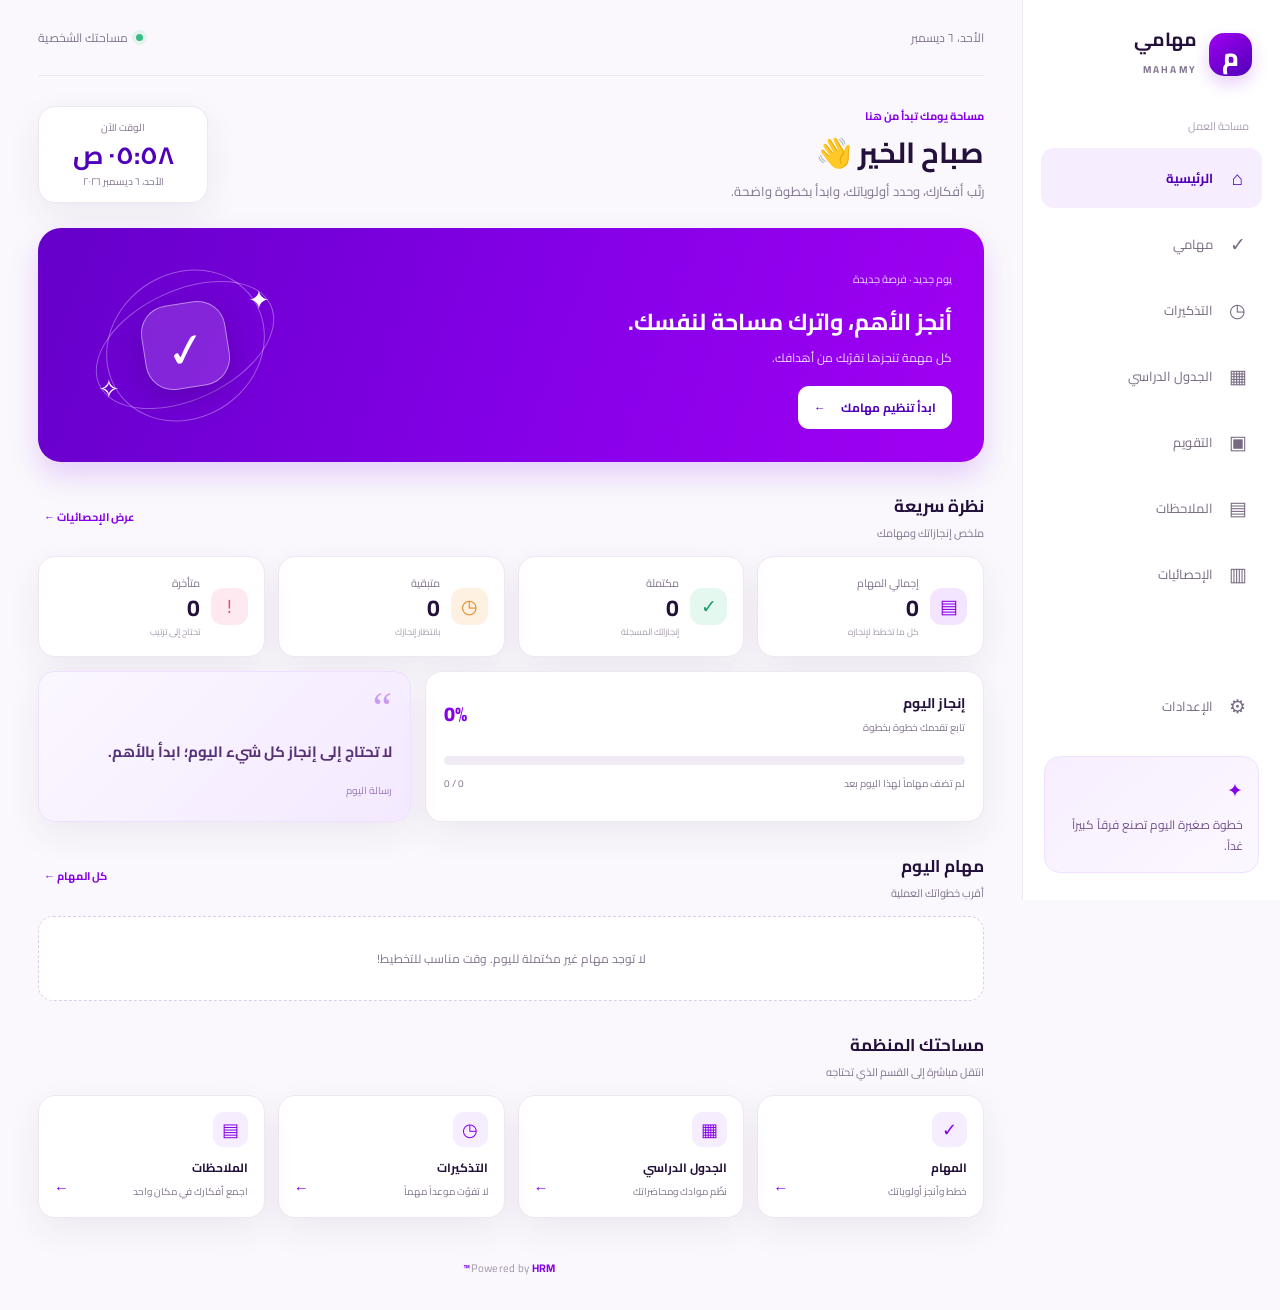
==== commit b494447f: "Improve MAHAMY SEO metadata and structured data" ====
--- a/index.html
+++ b/index.html
@@ -1,9 +1,57 @@
 <!doctype html>
 <html lang="ar" dir="rtl">
 <head>
-<meta charset="UTF-8"><meta name="viewport" content="width=device-width,initial-scale=1"><meta name="theme-color" content="#8500E8">
-<meta name="description" content="مهامي MAHAMY — مساحة شخصية لتنظيم المهام والدراسة والوقت."><title>مهامي | MAHAMY</title>
-<link rel="preconnect" href="https://fonts.googleapis.com"><link rel="preconnect" href="https://fonts.gstatic.com" crossorigin><link href="https://fonts.googleapis.com/css2?family=Cairo:wght@400;500;600;700;800&display=swap" rel="stylesheet"><link rel="stylesheet" href="styles.css">
+<meta charset="UTF-8">
+<meta name="viewport" content="width=device-width,initial-scale=1">
+<meta name="theme-color" content="#8500E8">
+<meta name="description" content="موقع مهامي HRM من حازم راضي — MAHAMY: تطبيق عربي مجاني لتنظيم المهام اليومية، التذكيرات، الوقت، الملاحظات والجدول الدراسي في مكان واحد.">
+<meta name="keywords" content="مهامي, موقع مهامي, مهامي HRM, MAHAMY, MAHAMY HRM, حازم راضي, تنظيم المهام, إدارة المهام, جدول دراسي, تنظيم الوقت, تذكيرات">
+<meta name="author" content="Hazem Rady Mohamed - HRM">
+<meta name="application-name" content="مهامي MAHAMY">
+<meta name="robots" content="index, follow, max-image-preview:large">
+<link rel="canonical" href="https://mahamy-hrm.vercel.app/">
+<meta property="og:type" content="website">
+<meta property="og:locale" content="ar_EG">
+<meta property="og:site_name" content="مهامي | MAHAMY">
+<meta property="og:title" content="مهامي HRM | MAHAMY — تنظيم مهامك ووقتك">
+<meta property="og:description" content="موقع مهامي من HRM وحازم راضي لتنظيم المهام اليومية والتذكيرات والملاحظات والجدول الدراسي.">
+<meta property="og:url" content="https://mahamy-hrm.vercel.app/">
+<meta name="twitter:card" content="summary">
+<meta name="twitter:title" content="مهامي HRM | MAHAMY">
+<meta name="twitter:description" content="نظّم مهامك ووقتك وجدولك الدراسي مع مهامي من HRM.">
+<title>مهامي HRM | MAHAMY — موقع تنظيم المهام والوقت من حازم راضي</title>
+<script type="application/ld+json">
+{
+  "@context": "https://schema.org",
+  "@type": "WebApplication",
+  "name": "مهامي | MAHAMY",
+  "alternateName": ["مهامي HRM", "MAHAMY HRM", "موقع مهامي"],
+  "url": "https://mahamy-hrm.vercel.app/",
+  "description": "تطبيق ويب عربي لتنظيم المهام اليومية والتذكيرات والملاحظات والجدول الدراسي وإدارة الوقت.",
+  "applicationCategory": "ProductivityApplication",
+  "operatingSystem": "Any",
+  "inLanguage": "ar",
+  "author": {
+    "@type": "Person",
+    "name": "حازم راضي محمد",
+    "alternateName": "Hazem Rady Mohamed"
+  },
+  "publisher": {
+    "@type": "Organization",
+    "name": "HRM",
+    "url": "https://mahamy-hrm.vercel.app/"
+  },
+  "offers": {
+    "@type": "Offer",
+    "price": "0",
+    "priceCurrency": "EGP"
+  }
+}
+</script>
+<link rel="preconnect" href="https://fonts.googleapis.com">
+<link rel="preconnect" href="https://fonts.gstatic.com" crossorigin>
+<link href="https://fonts.googleapis.com/css2?family=Cairo:wght@400;500;600;700;800&display=swap" rel="stylesheet">
+<link rel="stylesheet" href="styles.css">
 </head>
 <body>
 <div class="app-shell">
--- a/styles.css
+++ b/styles.css
@@ -3,3 +3,9 @@
 @media(max-width:1100px){.main-area{padding-right:25px;padding-left:25px}.sidebar{width:225px}.main-area{margin-right:225px}.stats-grid{grid-template-columns:repeat(2,minmax(0,1fr))}.quick-grid{grid-template-columns:repeat(2,minmax(0,1fr))}}
 @media(max-width:700px){.sidebar{display:none}.main-area{margin:0;padding:0 16px 95px}.topbar{height:61px}.mobile-brand{display:flex;align-items:center;gap:9px;color:var(--ink);font-size:15px}.mobile-brand .brand-mark{width:32px;height:32px;border-radius:11px;font-size:19px}.topbar-date{font-size:10px}.topbar-actions{display:none}.page{padding-top:22px}.welcome-row{align-items:flex-start;gap:10px}.welcome-row h1{font-size:22px}.welcome-row .muted{font-size:11px;max-width:220px}.clock-card{min-width:105px;padding:8px 9px;border-radius:13px}.clock-card strong{font-size:20px}.clock-card span,.clock-card small{font-size:8px}.hero-card{min-height:175px;padding:20px 18px;border-radius:19px}.hero-card h2{font-size:17px;max-width:235px}.hero-card p{font-size:10px}.hero-art{width:95px;height:125px;margin-left:-9px}.art-check{width:55px;height:55px;border-radius:18px;font-size:31px}.orbit-one{width:100px;height:65px}.orbit-two{width:75px;height:100px}.art-star{font-size:17px}.star-one{top:10px;right:0}.star-two{bottom:10px;left:0}.primary-btn{font-size:10px;padding:9px 11px}.section-heading{margin-top:23px}.section-heading h2{font-size:15px}.stats-grid{gap:9px}.stat-card{padding:12px 10px;grid-template-columns:31px 1fr;column-gap:8px;border-radius:14px}.stat-icon{width:30px;height:30px;font-size:15px;border-radius:10px}.stat-label{font-size:9px}.stat-card strong{font-size:20px}.stat-card small{font-size:8px}.dashboard-grid{grid-template-columns:1fr;gap:9px;margin-top:10px}.panel{padding:15px;border-radius:14px}.quote-panel{min-height:112px}.quick-grid{gap:9px}.quick-card{padding:13px;border-radius:14px}.quick-card strong{font-size:11px}.quick-card small{font-size:9px}.quick-card b{left:11px;bottom:12px}.bottom-nav{position:fixed;z-index:20;bottom:0;right:0;left:0;height:70px;background:#ffffffed;backdrop-filter:blur(15px);border-top:1px solid var(--line);display:flex;justify-content:space-around;align-items:center;padding:5px 5px calc(5px + env(safe-area-inset-bottom))}.bottom-nav button{border:0;background:none;color:#92869D;display:flex;flex-direction:column;align-items:center;gap:2px;min-width:53px;padding:6px 4px;border-radius:12px}.bottom-nav button span{font-size:19px;line-height:1.2}.bottom-nav button small{font-size:9px}.bottom-nav button.active{color:var(--purple);background:#F6EDFF}.app-footer{padding:26px 0 5px}.empty-state{min-height:220px;padding:20px}.page-title h1{font-size:24px}}
 @media(prefers-reduced-motion:reduce){*,*::before,*::after{animation-duration:.01ms!important;transition-duration:.01ms!important;scroll-behavior:auto!important}}
+
+/* Phase 2 — tasks, notes, forms and local data UI */
+.page-title-row{display:flex;justify-content:space-between;align-items:center;gap:16px;margin-bottom:22px}.page-title-row .page-title{margin:0}.primary-action,.secondary-btn{border:0;border-radius:12px;padding:11px 17px;font-size:12px;font-weight:700;white-space:nowrap}.primary-action{background:linear-gradient(120deg,var(--purple-dark),var(--purple-light));color:#fff;box-shadow:0 7px 18px #8500e82b}.primary-action:hover{filter:brightness(1.06);transform:translateY(-1px)}.secondary-btn{background:var(--lavender);color:var(--purple-dark);border:1px solid #ead8fa}.task-toolbar{display:flex;gap:10px;margin:0 0 12px}.task-toolbar input{flex:1}.task-toolbar input,.task-toolbar select,.inline-form input{height:43px;border:1px solid var(--line);background:#fff;border-radius:12px;padding:0 13px;color:var(--ink);font:inherit;font-size:12px;min-width:0;outline:none}.task-toolbar input:focus,.task-toolbar select:focus,.field input:focus,.field textarea:focus,.field select:focus,.inline-form input:focus{border-color:#BE8AE9;box-shadow:0 0 0 3px #8500e812}.task-toolbar select{width:175px}.filter-row{display:flex;gap:7px;overflow-x:auto;padding:2px 0 12px;scrollbar-width:thin}.filter-chip{border:1px solid var(--line);background:#fff;color:var(--muted);border-radius:20px;padding:7px 13px;font-size:10px;white-space:nowrap}.filter-chip.active{background:var(--lavender);border-color:#e4cef8;color:var(--purple-dark);font-weight:700}.task-summary{font-size:11px;color:var(--muted);margin:2px 0 10px}.task-list{display:grid;gap:9px}.task-card{background:#fff;border:1px solid var(--line);border-radius:15px;padding:14px 15px;display:grid;grid-template-columns:auto 1fr auto;align-items:start;gap:11px;box-shadow:0 6px 20px #46186908}.task-card.is-completed{opacity:.72}.task-check{appearance:none;width:21px;height:21px;border:1.5px solid #cbb6dc;border-radius:7px;margin:3px 0 0;cursor:pointer;position:relative}.task-check:checked{background:var(--purple);border-color:var(--purple)}.task-check:checked:after{content:"✓";position:absolute;color:#fff;font-size:14px;inset:-1px 0 0;text-align:center}.task-main{min-width:0}.task-title-line{display:flex;align-items:center;gap:8px;flex-wrap:wrap}.task-title-line strong{font-size:13px}.is-completed .task-title-line strong{text-decoration:line-through;color:#94899D}.task-description{font-size:10px;color:var(--muted);margin:4px 0 0;white-space:pre-wrap;overflow-wrap:anywhere}.task-meta{display:flex;flex-wrap:wrap;gap:7px 12px;margin-top:8px;font-size:10px;color:#8C8096}.task-pill{display:inline-flex;align-items:center;border-radius:20px;padding:3px 8px;font-size:9px;font-weight:700}.priority-urgent{background:#FFE8EC;color:#D63D5B}.priority-high{background:#FFF0E0;color:#D77A19}.priority-medium{background:#F2E7FF;color:#7D35BD}.priority-low{background:#F0EFF2;color:#77717D}.category-pill{background:#F6F2F9;color:#766780}.task-actions{display:flex;gap:5px}.task-actions button,.icon-btn{border:0;background:#F8F5FA;color:#796A85;border-radius:9px;width:31px;height:31px;font-size:14px}.task-actions button:hover,.icon-btn:hover{background:var(--lavender);color:var(--purple)}.empty-inline{padding:30px 15px;text-align:center;border:1px dashed #ddcde9;background:#fff;border-radius:15px;color:var(--muted);font-size:12px}.category-manager{margin-top:20px;padding:16px;display:flex;align-items:center;gap:12px;flex-wrap:wrap}.category-manager h3{font-size:13px;margin:0}.category-manager p{font-size:10px;color:var(--muted);margin:2px 0}.inline-form{display:flex;gap:6px;margin-right:auto}.inline-form input{width:145px;height:36px}.inline-form .secondary-btn{padding:7px 12px}.category-list{display:flex;gap:6px;flex-wrap:wrap;width:100%}.category-tag{background:#F7F2FB;color:#735B84;border-radius:20px;padding:5px 10px;font-size:10px}.notes-grid{display:grid;grid-template-columns:repeat(3,minmax(0,1fr));gap:13px}.note-card{border:1px solid var(--line);border-radius:16px;padding:16px;min-height:155px;display:flex;flex-direction:column;box-shadow:var(--shadow);position:relative}.note-card.lilac{background:#F8F0FF}.note-card.cream{background:#FFFAEF}.note-card.mint{background:#EFFAF5}.note-card.rose{background:#FFF1F4}.note-card.pinned{outline:1px solid #cda2ef}.note-card h3{font-size:13px;margin:0 0 7px;padding-left:20px}.note-card p{font-size:11px;line-height:1.8;color:#685D70;white-space:pre-wrap;overflow-wrap:anywhere;margin:0 0 15px;flex:1}.note-date{font-size:9px;color:#978A9F}.note-actions{display:flex;gap:6px;position:absolute;left:12px;top:12px}.note-actions button{border:0;background:#ffffffaa;border-radius:8px;width:26px;height:26px;color:#766780}.note-pin{position:absolute;right:12px;top:12px;color:var(--purple);font-size:12px}.modal-backdrop{position:fixed;inset:0;background:#24113b77;z-index:50;display:grid;place-items:center;padding:18px;backdrop-filter:blur(5px)}.modal-backdrop[hidden]{display:none}.modal-card{background:#fff;width:min(620px,100%);max-height:90vh;overflow:auto;border-radius:20px;padding:22px;box-shadow:0 25px 80px #1b092d44}.modal-heading{display:flex;justify-content:space-between;align-items:center;margin-bottom:18px}.modal-heading h2{font-size:19px;margin:0}.modal-heading .eyebrow{margin-bottom:2px}.icon-btn{font-size:22px;width:34px;height:34px}.form-grid{display:grid;grid-template-columns:repeat(2,minmax(0,1fr));gap:12px}.field{display:flex;flex-direction:column;gap:5px;font-size:11px;color:#665772;font-weight:700;min-width:0}.field.full,.form-actions.full{grid-column:1/-1}.field input,.field textarea,.field select{width:100%;border:1px solid var(--line);border-radius:10px;padding:10px 11px;background:#fff;color:var(--ink);font:inherit;font-size:12px;outline:none;min-width:0}.field textarea{resize:vertical;line-height:1.7}.checkbox-field{flex-direction:row;align-items:center;justify-content:flex-start}.checkbox-field input{width:17px;height:17px;accent-color:var(--purple)}.form-actions{display:flex;justify-content:flex-end;gap:8px;margin-top:5px}.toast{position:fixed;bottom:24px;left:24px;z-index:80;background:#2c1740;color:#fff;border-radius:12px;padding:11px 16px;font-size:12px;box-shadow:0 10px 30px #24113b33;opacity:0;transform:translateY(10px);pointer-events:none;transition:.22s}.toast.show{opacity:1;transform:translateY(0)}.preview-list{display:grid;gap:7px}.preview-item{display:flex;align-items:center;gap:10px;background:#fff;border:1px solid var(--line);border-radius:12px;padding:10px 13px;font-size:11px}.preview-item b{font-size:11px}.preview-item small{margin-right:auto;color:var(--muted)}.settings-panel{padding:20px}.settings-panel h3{font-size:15px;margin:0 0 4px}.settings-panel .secondary-btn{margin-top:15px}.storage-note{font-size:10px;color:#927F9D;line-height:1.8;margin:14px 0 0}
+@media(max-width:900px){.notes-grid{grid-template-columns:repeat(2,minmax(0,1fr))}}
+@media(max-width:700px){.page-title-row{align-items:flex-start}.page-title-row .page-title h1{font-size:24px}.primary-action{padding:10px 12px;font-size:10px}.task-toolbar{gap:7px}.task-toolbar select{width:125px}.task-card{padding:12px 10px;gap:8px}.task-title-line strong{font-size:11px}.task-meta{font-size:9px;gap:6px 9px}.task-actions{flex-direction:column}.category-manager{align-items:flex-start}.inline-form{margin-right:0;width:100%}.inline-form input{flex:1}.notes-grid{grid-template-columns:1fr}.note-card{min-height:135px}.modal-card{padding:17px;border-radius:17px}.form-grid{gap:10px}.field{font-size:10px}.field input,.field textarea,.field select{font-size:11px;padding:9px}.toast{left:12px;right:12px;bottom:82px;text-align:center}.page-title-row .muted{font-size:11px}}
+@media(max-width:390px){.form-grid{grid-template-columns:1fr}.field.full,.form-actions.full{grid-column:auto}.page-title-row{gap:8px}.primary-action{font-size:9px;padding:9px 10px}}
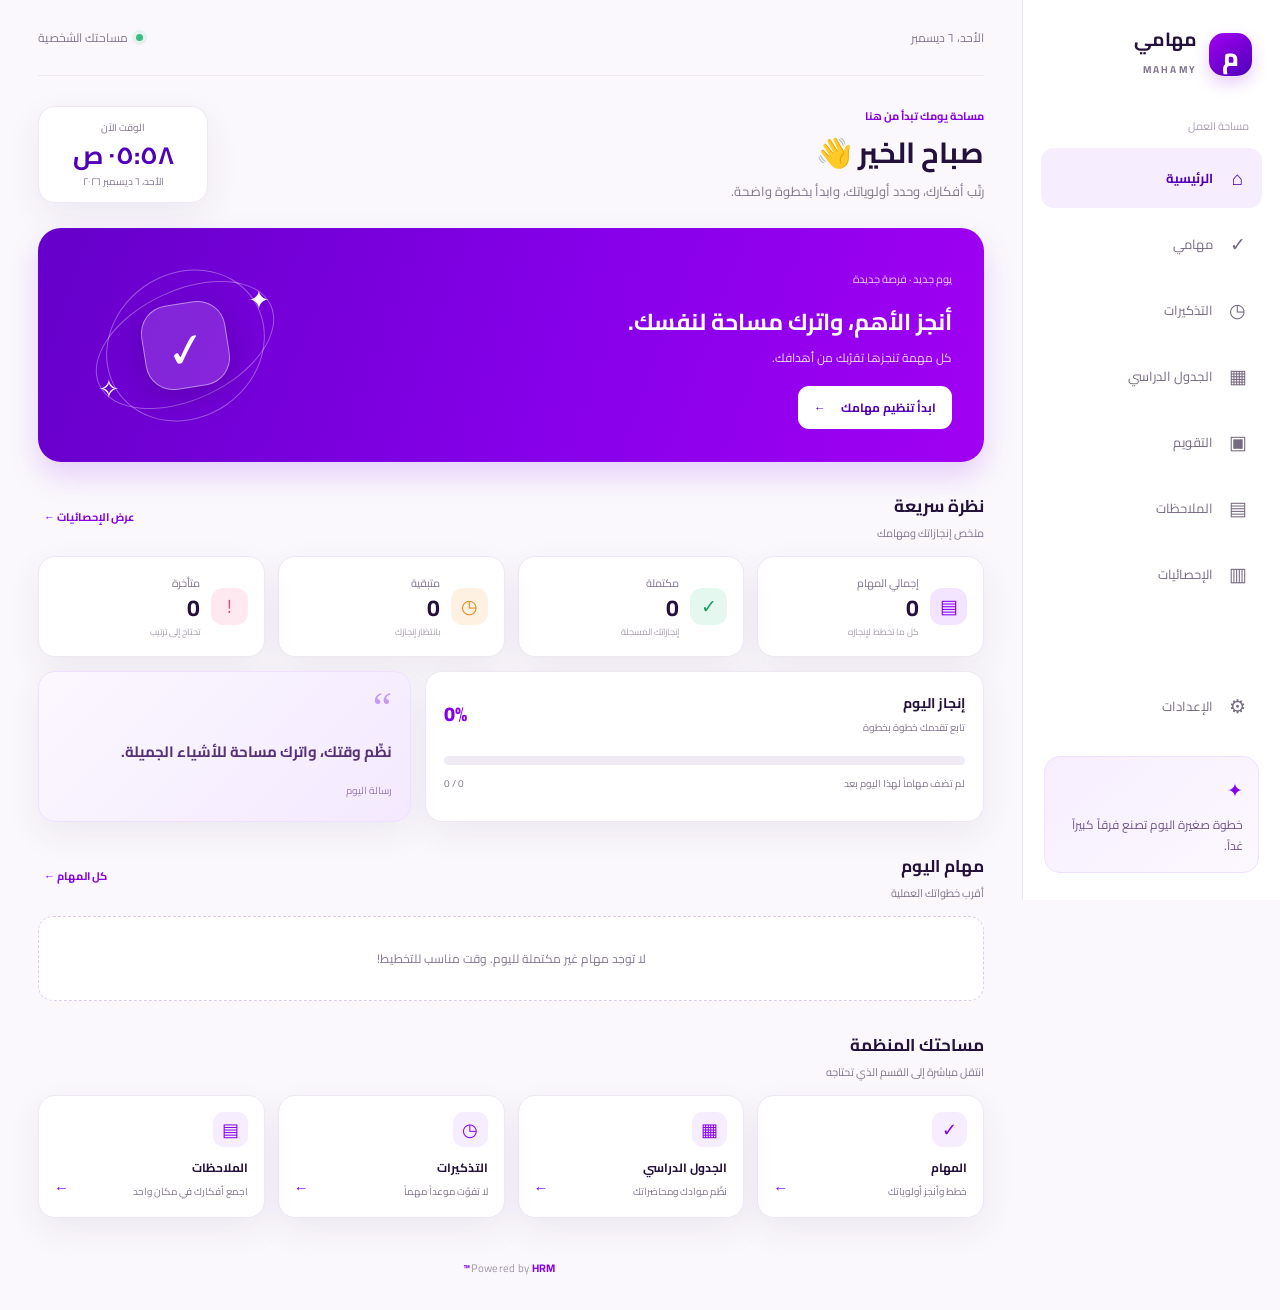
==== commit fb742241: "Add reminders interface and form" ====
--- a/index.html
+++ b/index.html
@@ -94,7 +94,7 @@
 <div class="page-title-row"><div class="page-title"><p class="eyebrow">أفكارك محفوظة</p><h1>الملاحظات</h1><p class="muted">دفتر أفكارك وملاحظاتك الشخصية.</p></div><button class="primary-action" id="addNoteBtn">＋ ملاحظة جديدة</button></div>
 <div class="task-toolbar"><input id="noteSearch" type="search" placeholder="ابحث داخل الملاحظات..." aria-label="البحث في الملاحظات"></div><div id="notesList" class="notes-grid"></div>
 </section>
-<section class="page" id="page-reminders"><div class="page-title"><p class="eyebrow">كن مستعداً</p><h1>التذكيرات</h1><p class="muted">مواعيدك المهمة وتنبيهاتك في مكان واحد.</p></div><div class="empty-state"><span>◷</span><h2>المرحلة القادمة</h2><p>سيتم تنفيذ التذكيرات والإشعارات في المرحلة الثالثة.</p></div></section>
+<section class="page" id="page-reminders"><div class="page-title-row"><div class="page-title"><p class="eyebrow">كن مستعداً</p><h1>التذكيرات</h1><p class="muted">سجّل مواعيدك المهمة وتابع التنبيهات القادمة.</p></div><button class="primary-action" id="addReminderBtn">＋ تذكير جديد</button></div><div class="reminder-tools panel"><div><strong>إشعارات المتصفح</strong><p class="muted">تظهر التنبيهات أثناء فتح مهامي في المتصفح.</p></div><button class="secondary-btn" id="enableNotificationsBtn">تفعيل الإشعارات</button><span id="notificationStatus" class="notification-status">لم يتم التحقق من الإذن</span></div><div class="filter-row" id="reminderFilters"><button class="filter-chip active" data-reminder-filter="all">الكل</button><button class="filter-chip" data-reminder-filter="upcoming">القادمة</button><button class="filter-chip" data-reminder-filter="done">المتكررة/المفعّلة</button><button class="filter-chip" data-reminder-filter="paused">المتوقفة</button></div><div id="remindersList" class="reminders-list"></div><p class="storage-note">ملاحظة: الإشعارات تعمل أثناء فتح الموقع فقط في هذه النسخة. الإشعارات عند إغلاق المتصفح تحتاج إلى خدمة Push وخادم مجدول، وسيتم التعامل معها في تطوير مستقل.</p></section>
 <section class="page" id="page-schedule"><div class="page-title"><p class="eyebrow">تعلم بتنظيم</p><h1>الجدول الدراسي</h1><p class="muted">رتّب المواد والمحاضرات وأيام المراجعة.</p></div><div class="empty-state"><span>▦</span><h2>المرحلة الرابعة</h2><p>سيتم تنفيذ المواد والمحاضرات ومراجعة الجمعة لاحقاً.</p></div></section>
 <section class="page" id="page-calendar"><div class="page-title"><p class="eyebrow">رؤية أشمل لوقتك</p><h1>التقويم</h1><p class="muted">نظرة شهرية وأسبوعية على التزاماتك.</p></div><div class="empty-state"><span>▣</span><h2>المرحلة الخامسة</h2><p>سيتم ربط التقويم بالمهام والتذكيرات والجدول لاحقاً.</p></div></section>
 <section class="page" id="page-analytics"><div class="page-title"><p class="eyebrow">تقدمك يستحق المتابعة</p><h1>الإحصائيات</h1><p class="muted">تابع إنجازاتك واكتشف تطورك مع الوقت.</p></div><div class="empty-state"><span>▥</span><h2>الإحصائيات قيد التجهيز</h2><p>ستُبنى بعد اكتمال بقية وحدات التطبيق.</p></div></section>
@@ -105,5 +105,5 @@
 <div class="modal-backdrop" id="taskModal" hidden><section class="modal-card" role="dialog" aria-modal="true" aria-labelledby="taskModalTitle"><div class="modal-heading"><div><p class="eyebrow">خطط لمهمتك</p><h2 id="taskModalTitle">إضافة مهمة جديدة</h2></div><button class="icon-btn" type="button" data-close="taskModal" aria-label="إغلاق">×</button></div>
 <form id="taskForm" class="form-grid"><input type="hidden" id="taskId"><label class="field full">عنوان المهمة *<input id="taskTitle" maxlength="100" required placeholder="مثلاً: مراجعة درس البرمجة"></label><label class="field full">وصف المهمة<textarea id="taskDescription" rows="2" maxlength="500" placeholder="تفاصيل إضافية (اختياري)"></textarea></label><label class="field">تاريخ المهمة<input id="taskDate" type="date"></label><label class="field">موعد التسليم<input id="taskDueDate" type="date"></label><label class="field">وقت البدء<input id="taskStart" type="time"></label><label class="field">وقت الانتهاء<input id="taskEnd" type="time"></label><label class="field">التصنيف<select id="taskCategory"></select></label><label class="field">الأولوية<select id="taskPriority"><option value="urgent">عاجلة جداً</option><option value="high">عالية</option><option value="medium" selected>متوسطة</option><option value="low">منخفضة</option></select></label><label class="field full">ملاحظات<textarea id="taskNotes" rows="2" maxlength="1000" placeholder="ملاحظاتك حول المهمة"></textarea></label><label class="field">التكرار<select id="taskRepeat"><option value="none">بدون تكرار</option><option value="daily">يومياً</option><option value="weekly">أسبوعياً</option><option value="monthly">شهرياً</option></select></label><label class="field">تذكير داخل التطبيق<input id="taskReminder" type="datetime-local"></label><div class="form-actions full"><button type="button" class="secondary-btn" data-close="taskModal">إلغاء</button><button type="submit" class="primary-action">حفظ المهمة</button></div></form></section></div>
 <div class="modal-backdrop" id="noteModal" hidden><section class="modal-card" role="dialog" aria-modal="true" aria-labelledby="noteModalTitle"><div class="modal-heading"><div><p class="eyebrow">احتفظ بأفكارك</p><h2 id="noteModalTitle">ملاحظة جديدة</h2></div><button class="icon-btn" type="button" data-close="noteModal" aria-label="إغلاق">×</button></div><form id="noteForm" class="form-grid"><input type="hidden" id="noteId"><label class="field full">عنوان الملاحظة *<input id="noteTitle" maxlength="100" required placeholder="عنوان واضح للملاحظة"></label><label class="field full">المحتوى<textarea id="noteContent" rows="7" maxlength="5000" placeholder="اكتب ملاحظتك هنا..." required></textarea></label><label class="field">لون البطاقة<select id="noteColor"><option value="lilac">بنفسجي فاتح</option><option value="cream">كريمي</option><option value="mint">نعناعي</option><option value="rose">وردي</option></select></label><label class="field checkbox-field"><input id="notePinned" type="checkbox"> تثبيت الملاحظة</label><div class="form-actions full"><button type="button" class="secondary-btn" data-close="noteModal">إلغاء</button><button type="submit" class="primary-action">حفظ الملاحظة</button></div></form></section></div>
-<div class="toast" id="toast" role="status" aria-live="polite"></div><script src="app.js"></script>
+<div class="modal-backdrop" id="reminderModal" hidden><section class="modal-card" role="dialog" aria-modal="true" aria-labelledby="reminderModalTitle"><div class="modal-heading"><div><p class="eyebrow">لا تفوّت موعداً</p><h2 id="reminderModalTitle">تذكير جديد</h2></div><button class="icon-btn" type="button" data-close="reminderModal" aria-label="إغلاق">×</button></div><form id="reminderForm" class="form-grid"><input type="hidden" id="reminderId"><label class="field full">عنوان التذكير *<input id="reminderTitle" maxlength="100" required placeholder="مثلاً: مراجعة درس البرمجة"></label><label class="field full">الوصف<textarea id="reminderDescription" rows="2" maxlength="500" placeholder="تفاصيل إضافية (اختياري)"></textarea></label><label class="field">التاريخ *<input id="reminderDate" type="date" required></label><label class="field">الوقت *<input id="reminderTime" type="time" required></label><label class="field">التكرار<select id="reminderRepeat"><option value="none">مرة واحدة</option><option value="daily">يومياً</option><option value="weekly">أسبوعياً</option><option value="monthly">شهرياً</option></select></label><label class="field">مرتبط بمهمة (اختياري)<select id="reminderTask"><option value="">بدون مهمة</option></select></label><div class="form-actions full"><button type="button" class="secondary-btn" data-close="reminderModal">إلغاء</button><button type="submit" class="primary-action">حفظ التذكير</button></div></form></section></div><div class="toast" id="toast" role="status" aria-live="polite"></div><script src="app.js"></script>
 </body></html>
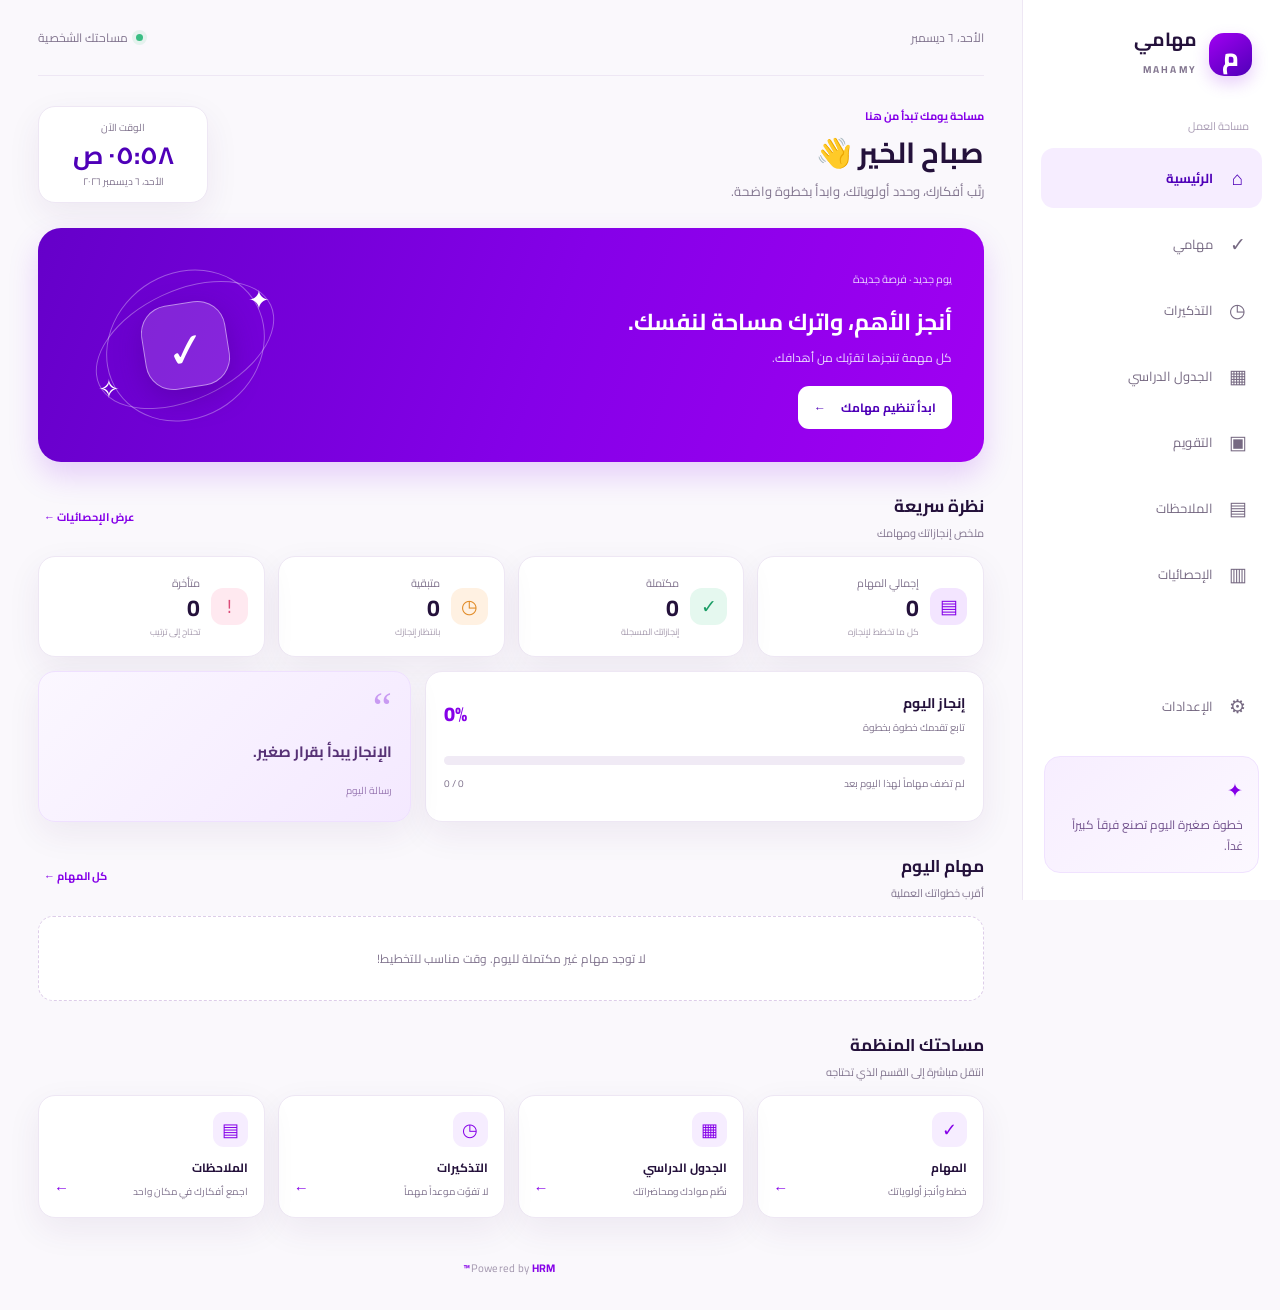
==== commit e36517cb: "Build study schedule and Friday review UI" ====
--- a/index.html
+++ b/index.html
@@ -95,7 +95,13 @@
 <div class="task-toolbar"><input id="noteSearch" type="search" placeholder="ابحث داخل الملاحظات..." aria-label="البحث في الملاحظات"></div><div id="notesList" class="notes-grid"></div>
 </section>
 <section class="page" id="page-reminders"><div class="page-title-row"><div class="page-title"><p class="eyebrow">كن مستعداً</p><h1>التذكيرات</h1><p class="muted">سجّل مواعيدك المهمة وتابع التنبيهات القادمة.</p></div><button class="primary-action" id="addReminderBtn">＋ تذكير جديد</button></div><div class="reminder-tools panel"><div><strong>إشعارات المتصفح</strong><p class="muted">تظهر التنبيهات أثناء فتح مهامي في المتصفح.</p></div><button class="secondary-btn" id="enableNotificationsBtn">تفعيل الإشعارات</button><span id="notificationStatus" class="notification-status">لم يتم التحقق من الإذن</span></div><div class="filter-row" id="reminderFilters"><button class="filter-chip active" data-reminder-filter="all">الكل</button><button class="filter-chip" data-reminder-filter="upcoming">القادمة</button><button class="filter-chip" data-reminder-filter="done">المتكررة/المفعّلة</button><button class="filter-chip" data-reminder-filter="paused">المتوقفة</button></div><div id="remindersList" class="reminders-list"></div><p class="storage-note">ملاحظة: الإشعارات تعمل أثناء فتح الموقع فقط في هذه النسخة. الإشعارات عند إغلاق المتصفح تحتاج إلى خدمة Push وخادم مجدول، وسيتم التعامل معها في تطوير مستقل.</p></section>
-<section class="page" id="page-schedule"><div class="page-title"><p class="eyebrow">تعلم بتنظيم</p><h1>الجدول الدراسي</h1><p class="muted">رتّب المواد والمحاضرات وأيام المراجعة.</p></div><div class="empty-state"><span>▦</span><h2>المرحلة الرابعة</h2><p>سيتم تنفيذ المواد والمحاضرات ومراجعة الجمعة لاحقاً.</p></div></section>
+<section class="page" id="page-schedule">
+<div class="page-title-row"><div class="page-title"><p class="eyebrow">تعلم بتنظيم</p><h1>الجدول الدراسي</h1><p class="muted">موادك ومحاضراتك الأسبوعية ومراجعة الجمعة.</p></div><div class="schedule-head-actions"><button class="secondary-btn" id="addSubjectBtn">＋ مادة</button><button class="primary-action" id="addLectureBtn">＋ محاضرة</button></div></div>
+<div class="schedule-toolbar"><div><strong>جدول الأسبوع</strong><p class="muted" id="scheduleWeekLabel"></p></div><div class="schedule-switch"><button class="secondary-btn" id="schedulePrevWeek">→ السابق</button><button class="secondary-btn" id="scheduleThisWeek">هذا الأسبوع</button><button class="secondary-btn" id="scheduleNextWeek">التالي ←</button></div></div>
+<div class="schedule-subjects"><div class="section-heading"><div><h2>المواد الدراسية</h2><p>أضف المواد والمدرسين والألوان.</p></div></div><div id="subjectsList" class="subjects-grid"></div></div>
+<div class="weekly-schedule" id="weeklySchedule"></div>
+<section class="friday-review panel"><div class="friday-review-heading"><div><span class="eyebrow">مساحة المراجعة الأسبوعية</span><h2>مراجعة الجمعة</h2><p class="muted">خصص يوم الجمعة للمراجعة، ويمكنك تعديل الخطة وقتما تريد.</p></div><span class="friday-mark">✦</span></div><form id="fridayReviewForm" class="friday-form"><label class="field full">ما الذي سأراجعه؟<textarea id="fridayTopics" rows="2" placeholder="اكتب الدروس أو الموضوعات التي تريد مراجعتها"></textarea></label><div class="friday-checks"><label><input type="checkbox" id="fridayStudy"> مذاكرة ومراجعة المواد</label><label><input type="checkbox" id="fridayExercises"> حل تدريبات وأسئلة</label><label><input type="checkbox" id="fridayHomework"> إنهاء الواجبات</label></div><label class="field full">مواد المراجعة<input id="fridaySubjects" placeholder="مثلاً: البرمجة، الرياضيات، التاريخ"></label><label class="field full">ملاحظات إضافية<textarea id="fridayNotes" rows="2" placeholder="أي ملاحظات أو مهام إضافية"></textarea></label><div class="form-actions full"><button class="primary-action" type="submit">حفظ خطة الجمعة</button></div></form></section>
+</section>
 <section class="page" id="page-calendar"><div class="page-title"><p class="eyebrow">رؤية أشمل لوقتك</p><h1>التقويم</h1><p class="muted">نظرة شهرية وأسبوعية على التزاماتك.</p></div><div class="empty-state"><span>▣</span><h2>المرحلة الخامسة</h2><p>سيتم ربط التقويم بالمهام والتذكيرات والجدول لاحقاً.</p></div></section>
 <section class="page" id="page-analytics"><div class="page-title"><p class="eyebrow">تقدمك يستحق المتابعة</p><h1>الإحصائيات</h1><p class="muted">تابع إنجازاتك واكتشف تطورك مع الوقت.</p></div><div class="empty-state"><span>▥</span><h2>الإحصائيات قيد التجهيز</h2><p>ستُبنى بعد اكتمال بقية وحدات التطبيق.</p></div></section>
 <section class="page" id="page-settings"><div class="page-title"><p class="eyebrow">تحكم في تجربتك</p><h1>الإعدادات</h1><p class="muted">بياناتك محفوظة محلياً على هذا المتصفح.</p></div><div class="panel settings-panel"><h3>بيانات التطبيق</h3><p class="muted">يمكنك تصدير نسخة JSON احتياطية من مهامك وملاحظاتك.</p><button class="secondary-btn" id="exportDataBtn">تصدير نسخة احتياطية JSON</button><p class="storage-note">تنبيه: التخزين محلي على هذا الجهاز والمتصفح. قد تُحذف البيانات عند مسح بيانات الموقع؛ احتفظ بنسخة احتياطية دورياً.</p></div></section>
@@ -105,5 +111,6 @@
 <div class="modal-backdrop" id="taskModal" hidden><section class="modal-card" role="dialog" aria-modal="true" aria-labelledby="taskModalTitle"><div class="modal-heading"><div><p class="eyebrow">خطط لمهمتك</p><h2 id="taskModalTitle">إضافة مهمة جديدة</h2></div><button class="icon-btn" type="button" data-close="taskModal" aria-label="إغلاق">×</button></div>
 <form id="taskForm" class="form-grid"><input type="hidden" id="taskId"><label class="field full">عنوان المهمة *<input id="taskTitle" maxlength="100" required placeholder="مثلاً: مراجعة درس البرمجة"></label><label class="field full">وصف المهمة<textarea id="taskDescription" rows="2" maxlength="500" placeholder="تفاصيل إضافية (اختياري)"></textarea></label><label class="field">تاريخ المهمة<input id="taskDate" type="date"></label><label class="field">موعد التسليم<input id="taskDueDate" type="date"></label><label class="field">وقت البدء<input id="taskStart" type="time"></label><label class="field">وقت الانتهاء<input id="taskEnd" type="time"></label><label class="field">التصنيف<select id="taskCategory"></select></label><label class="field">الأولوية<select id="taskPriority"><option value="urgent">عاجلة جداً</option><option value="high">عالية</option><option value="medium" selected>متوسطة</option><option value="low">منخفضة</option></select></label><label class="field full">ملاحظات<textarea id="taskNotes" rows="2" maxlength="1000" placeholder="ملاحظاتك حول المهمة"></textarea></label><label class="field">التكرار<select id="taskRepeat"><option value="none">بدون تكرار</option><option value="daily">يومياً</option><option value="weekly">أسبوعياً</option><option value="monthly">شهرياً</option></select></label><label class="field">تذكير داخل التطبيق<input id="taskReminder" type="datetime-local"></label><div class="form-actions full"><button type="button" class="secondary-btn" data-close="taskModal">إلغاء</button><button type="submit" class="primary-action">حفظ المهمة</button></div></form></section></div>
 <div class="modal-backdrop" id="noteModal" hidden><section class="modal-card" role="dialog" aria-modal="true" aria-labelledby="noteModalTitle"><div class="modal-heading"><div><p class="eyebrow">احتفظ بأفكارك</p><h2 id="noteModalTitle">ملاحظة جديدة</h2></div><button class="icon-btn" type="button" data-close="noteModal" aria-label="إغلاق">×</button></div><form id="noteForm" class="form-grid"><input type="hidden" id="noteId"><label class="field full">عنوان الملاحظة *<input id="noteTitle" maxlength="100" required placeholder="عنوان واضح للملاحظة"></label><label class="field full">المحتوى<textarea id="noteContent" rows="7" maxlength="5000" placeholder="اكتب ملاحظتك هنا..." required></textarea></label><label class="field">لون البطاقة<select id="noteColor"><option value="lilac">بنفسجي فاتح</option><option value="cream">كريمي</option><option value="mint">نعناعي</option><option value="rose">وردي</option></select></label><label class="field checkbox-field"><input id="notePinned" type="checkbox"> تثبيت الملاحظة</label><div class="form-actions full"><button type="button" class="secondary-btn" data-close="noteModal">إلغاء</button><button type="submit" class="primary-action">حفظ الملاحظة</button></div></form></section></div>
-<div class="modal-backdrop" id="reminderModal" hidden><section class="modal-card" role="dialog" aria-modal="true" aria-labelledby="reminderModalTitle"><div class="modal-heading"><div><p class="eyebrow">لا تفوّت موعداً</p><h2 id="reminderModalTitle">تذكير جديد</h2></div><button class="icon-btn" type="button" data-close="reminderModal" aria-label="إغلاق">×</button></div><form id="reminderForm" class="form-grid"><input type="hidden" id="reminderId"><label class="field full">عنوان التذكير *<input id="reminderTitle" maxlength="100" required placeholder="مثلاً: مراجعة درس البرمجة"></label><label class="field full">الوصف<textarea id="reminderDescription" rows="2" maxlength="500" placeholder="تفاصيل إضافية (اختياري)"></textarea></label><label class="field">التاريخ *<input id="reminderDate" type="date" required></label><label class="field">الوقت *<input id="reminderTime" type="time" required></label><label class="field">التكرار<select id="reminderRepeat"><option value="none">مرة واحدة</option><option value="daily">يومياً</option><option value="weekly">أسبوعياً</option><option value="monthly">شهرياً</option></select></label><label class="field">مرتبط بمهمة (اختياري)<select id="reminderTask"><option value="">بدون مهمة</option></select></label><div class="form-actions full"><button type="button" class="secondary-btn" data-close="reminderModal">إلغاء</button><button type="submit" class="primary-action">حفظ التذكير</button></div></form></section></div><div class="toast" id="toast" role="status" aria-live="polite"></div><script src="app.js"></script>
+<div class="modal-backdrop" id="subjectModal" hidden><section class="modal-card" role="dialog" aria-modal="true" aria-labelledby="subjectModalTitle"><div class="modal-heading"><div><p class="eyebrow">تنظيم موادك</p><h2 id="subjectModalTitle">إضافة مادة</h2></div><button class="icon-btn" type="button" data-close="subjectModal">×</button></div><form id="subjectForm" class="form-grid"><input type="hidden" id="subjectId"><label class="field full">اسم المادة *<input id="subjectName" maxlength="60" required placeholder="مثلاً: البرمجة"></label><label class="field">اسم المدرس<input id="subjectTeacher" maxlength="80" placeholder="اسم المدرس (اختياري)"></label><label class="field">لون المادة<select id="subjectColor"><option value="purple">بنفسجي</option><option value="blue">أزرق</option><option value="green">أخضر</option><option value="orange">برتقالي</option><option value="rose">وردي</option><option value="teal">تركوازي</option></select></label><label class="field full">ملاحظات<textarea id="subjectNotes" rows="2"></textarea></label><div class="form-actions full"><button type="button" class="secondary-btn" data-close="subjectModal">إلغاء</button><button class="primary-action" type="submit">حفظ المادة</button></div></form></section></div>
+<div class="modal-backdrop" id="lectureModal" hidden><section class="modal-card" role="dialog" aria-modal="true" aria-labelledby="lectureModalTitle"><div class="modal-heading"><div><p class="eyebrow">خطط لمحاضراتك</p><h2 id="lectureModalTitle">إضافة محاضرة</h2></div><button class="icon-btn" type="button" data-close="lectureModal">×</button></div><form id="lectureForm" class="form-grid"><input type="hidden" id="lectureId"><label class="field full">المادة *<select id="lectureSubject" required></select></label><label class="field full">عنوان المحاضرة<input id="lectureTitle" maxlength="100" placeholder="عنوان اختياري"></label><label class="field">اليوم *<select id="lectureDay" required><option value="0">الأحد</option><option value="1">الإثنين</option><option value="2">الثلاثاء</option><option value="3">الأربعاء</option><option value="4">الخميس</option><option value="5">الجمعة</option><option value="6">السبت</option></select></label><label class="field">الوقت المحدد<input id="lectureTime" type="time"></label><label class="field">الفترة الوصفية<select id="lecturePeriod"><option value="">بدون تحديد</option><option value="الفجر">الفجر</option><option value="الصباح">الصباح</option><option value="الظهر">الظهر</option><option value="العصر">العصر</option><option value="المساء">المساء</option></select></label><label class="field full">ملاحظات<textarea id="lectureNotes" rows="2" maxlength="500"></textarea></label><div class="form-actions full"><button type="button" class="secondary-btn" data-close="lectureModal">إلغاء</button><button class="primary-action" type="submit">حفظ المحاضرة</button></div></form></section></div><div class="modal-backdrop" id="reminderModal" hidden><section class="modal-card" role="dialog" aria-modal="true" aria-labelledby="reminderModalTitle"><div class="modal-heading"><div><p class="eyebrow">لا تفوّت موعداً</p><h2 id="reminderModalTitle">تذكير جديد</h2></div><button class="icon-btn" type="button" data-close="reminderModal" aria-label="إغلاق">×</button></div><form id="reminderForm" class="form-grid"><input type="hidden" id="reminderId"><label class="field full">عنوان التذكير *<input id="reminderTitle" maxlength="100" required placeholder="مثلاً: مراجعة درس البرمجة"></label><label class="field full">الوصف<textarea id="reminderDescription" rows="2" maxlength="500" placeholder="تفاصيل إضافية (اختياري)"></textarea></label><label class="field">التاريخ *<input id="reminderDate" type="date" required></label><label class="field">الوقت *<input id="reminderTime" type="time" required></label><label class="field">التكرار<select id="reminderRepeat"><option value="none">مرة واحدة</option><option value="daily">يومياً</option><option value="weekly">أسبوعياً</option><option value="monthly">شهرياً</option></select></label><label class="field">مرتبط بمهمة (اختياري)<select id="reminderTask"><option value="">بدون مهمة</option></select></label><div class="form-actions full"><button type="button" class="secondary-btn" data-close="reminderModal">إلغاء</button><button type="submit" class="primary-action">حفظ التذكير</button></div></form></section></div><div class="toast" id="toast" role="status" aria-live="polite"></div><script src="app.js"></script>
 </body></html>
--- a/styles.css
+++ b/styles.css
@@ -9,3 +9,7 @@
 @media(max-width:900px){.notes-grid{grid-template-columns:repeat(2,minmax(0,1fr))}}
 @media(max-width:700px){.page-title-row{align-items:flex-start}.page-title-row .page-title h1{font-size:24px}.primary-action{padding:10px 12px;font-size:10px}.task-toolbar{gap:7px}.task-toolbar select{width:125px}.task-card{padding:12px 10px;gap:8px}.task-title-line strong{font-size:11px}.task-meta{font-size:9px;gap:6px 9px}.task-actions{flex-direction:column}.category-manager{align-items:flex-start}.inline-form{margin-right:0;width:100%}.inline-form input{flex:1}.notes-grid{grid-template-columns:1fr}.note-card{min-height:135px}.modal-card{padding:17px;border-radius:17px}.form-grid{gap:10px}.field{font-size:10px}.field input,.field textarea,.field select{font-size:11px;padding:9px}.toast{left:12px;right:12px;bottom:82px;text-align:center}.page-title-row .muted{font-size:11px}}
 @media(max-width:390px){.form-grid{grid-template-columns:1fr}.field.full,.form-actions.full{grid-column:auto}.page-title-row{gap:8px}.primary-action{font-size:9px;padding:9px 10px}}
+
+/* Phase 3 — reminders */
+.reminder-tools{display:flex;align-items:center;gap:12px;flex-wrap:wrap;margin-bottom:14px}.reminder-tools>div{margin-left:auto}.reminder-tools strong{font-size:13px}.reminder-tools p{margin-top:3px}.notification-status{font-size:10px;color:var(--muted)}.reminders-list{display:grid;gap:9px}.reminder-card{display:grid;grid-template-columns:40px 1fr auto;align-items:center;gap:12px;background:#fff;border:1px solid var(--line);border-radius:15px;padding:14px;box-shadow:0 6px 20px #46186908}.reminder-card.is-paused{opacity:.65}.reminder-symbol{width:39px;height:39px;border-radius:13px;background:var(--lavender);color:var(--purple);display:grid;place-items:center;font-size:22px}.reminder-main{min-width:0}.reminder-main>strong{font-size:13px}.reminder-main>p{font-size:10px;color:var(--muted);margin:4px 0}.reminder-state{display:inline-block;font-size:9px;color:#269466;margin-top:6px}.is-paused .reminder-state{color:#998DA2}.reminder-card .task-actions{flex-direction:row}
+@media(max-width:700px){.reminder-tools{align-items:flex-start}.reminder-tools>div{width:100%}.reminder-card{grid-template-columns:34px 1fr auto;padding:11px 9px;gap:8px}.reminder-symbol{width:32px;height:32px;font-size:18px}.reminder-main>strong{font-size:11px}.reminder-card .task-actions{flex-direction:column}}
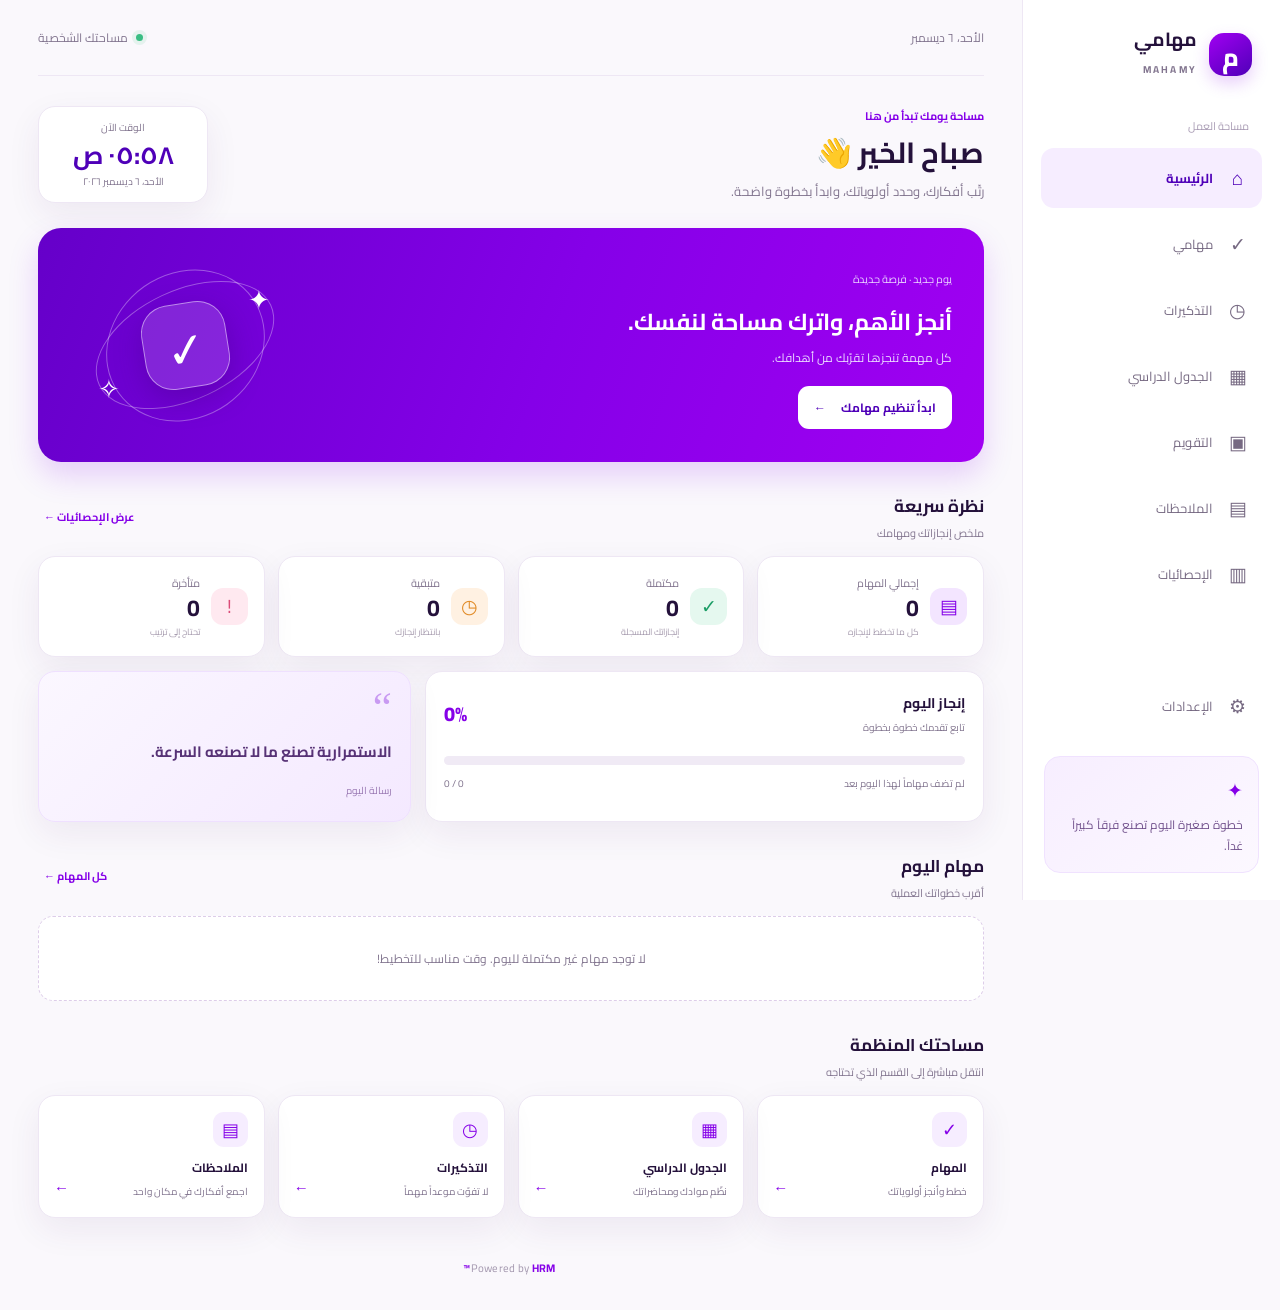
==== commit 5efe1975: "Implement calendar analytics and settings views" ====
--- a/index.html
+++ b/index.html
@@ -102,9 +102,9 @@
 <div class="weekly-schedule" id="weeklySchedule"></div>
 <section class="friday-review panel"><div class="friday-review-heading"><div><span class="eyebrow">مساحة المراجعة الأسبوعية</span><h2>مراجعة الجمعة</h2><p class="muted">خصص يوم الجمعة للمراجعة، ويمكنك تعديل الخطة وقتما تريد.</p></div><span class="friday-mark">✦</span></div><form id="fridayReviewForm" class="friday-form"><label class="field full">ما الذي سأراجعه؟<textarea id="fridayTopics" rows="2" placeholder="اكتب الدروس أو الموضوعات التي تريد مراجعتها"></textarea></label><div class="friday-checks"><label><input type="checkbox" id="fridayStudy"> مذاكرة ومراجعة المواد</label><label><input type="checkbox" id="fridayExercises"> حل تدريبات وأسئلة</label><label><input type="checkbox" id="fridayHomework"> إنهاء الواجبات</label></div><label class="field full">مواد المراجعة<input id="fridaySubjects" placeholder="مثلاً: البرمجة، الرياضيات، التاريخ"></label><label class="field full">ملاحظات إضافية<textarea id="fridayNotes" rows="2" placeholder="أي ملاحظات أو مهام إضافية"></textarea></label><div class="form-actions full"><button class="primary-action" type="submit">حفظ خطة الجمعة</button></div></form></section>
 </section>
-<section class="page" id="page-calendar"><div class="page-title"><p class="eyebrow">رؤية أشمل لوقتك</p><h1>التقويم</h1><p class="muted">نظرة شهرية وأسبوعية على التزاماتك.</p></div><div class="empty-state"><span>▣</span><h2>المرحلة الخامسة</h2><p>سيتم ربط التقويم بالمهام والتذكيرات والجدول لاحقاً.</p></div></section>
-<section class="page" id="page-analytics"><div class="page-title"><p class="eyebrow">تقدمك يستحق المتابعة</p><h1>الإحصائيات</h1><p class="muted">تابع إنجازاتك واكتشف تطورك مع الوقت.</p></div><div class="empty-state"><span>▥</span><h2>الإحصائيات قيد التجهيز</h2><p>ستُبنى بعد اكتمال بقية وحدات التطبيق.</p></div></section>
-<section class="page" id="page-settings"><div class="page-title"><p class="eyebrow">تحكم في تجربتك</p><h1>الإعدادات</h1><p class="muted">بياناتك محفوظة محلياً على هذا المتصفح.</p></div><div class="panel settings-panel"><h3>بيانات التطبيق</h3><p class="muted">يمكنك تصدير نسخة JSON احتياطية من مهامك وملاحظاتك.</p><button class="secondary-btn" id="exportDataBtn">تصدير نسخة احتياطية JSON</button><p class="storage-note">تنبيه: التخزين محلي على هذا الجهاز والمتصفح. قد تُحذف البيانات عند مسح بيانات الموقع؛ احتفظ بنسخة احتياطية دورياً.</p></div></section>
+<section class="page" id="page-calendar"><div class="page-title"><p class="eyebrow">رؤية أشمل لوقتك</p><h1>التقويم</h1><p class="muted">مهامك وتذكيراتك ومحاضراتك في عرض واحد.</p></div><div class="calendar-panel panel"><div class="calendar-toolbar"><div><h2 id="calendarTitle">التقويم</h2><p class="muted" id="calendarSubtitle">اختر يوماً لعرض تفاصيله</p></div><div class="calendar-actions"><button class="secondary-btn" id="calendarPrev">السابق</button><button class="secondary-btn" id="calendarToday">اليوم</button><button class="secondary-btn" id="calendarNext">التالي</button><select id="calendarView" aria-label="طريقة عرض التقويم"><option value="month">شهري</option><option value="week">أسبوعي</option></select></div></div><div id="calendarGrid" class="calendar-grid"></div></div><section class="panel calendar-day-panel"><div class="section-heading"><div><h2 id="calendarDayTitle">أحداث اليوم</h2><p>تفاصيل الالتزامات في التاريخ المحدد</p></div></div><div id="calendarDayEvents" class="calendar-events"></div></section></section>
+<section class="page" id="page-analytics"><div class="page-title"><p class="eyebrow">تقدمك يستحق المتابعة</p><h1>الإحصائيات</h1><p class="muted">أرقام تساعدك على فهم تقدمك وتنظيم خطواتك.</p></div><div id="analyticsStats" class="analytics-stats"></div><div class="analytics-grid"><article class="panel"><div class="panel-heading"><div><h3>إنجاز آخر 7 أيام</h3><p>عدد المهام المكتملة يومياً</p></div></div><div id="weeklyChart" class="weekly-chart"></div></article><article class="panel"><div class="panel-heading"><div><h3>إنجاز المحاضرات</h3><p>المحاضرات المكتملة حسب المادة</p></div></div><div id="subjectAnalytics" class="subject-analytics"></div></article></div><article class="panel achievements-panel"><div class="panel-heading"><div><h3>إنجازاتك</h3><p>كل خطوة تستحق التقدير</p></div></div><div id="achievementsList" class="achievements-list"></div></article></section>
+<section class="page" id="page-settings"><div class="page-title"><p class="eyebrow">تحكم في تجربتك</p><h1>الإعدادات</h1><p class="muted">خصص طريقة عرض مهامي واحتفظ بنسخة آمنة من بياناتك.</p></div><div class="settings-grid"><article class="panel settings-panel"><h3>المظهر والألوان</h3><p class="muted">اختر اللون الأساسي ووضع العرض.</p><label class="settings-row"><span>اللون الأساسي</span><select id="settingAccent"><option value="purple">بنفسجي</option><option value="blue">أزرق</option><option value="green">أخضر</option><option value="rose">وردي</option></select></label><label class="settings-row"><span>المظهر</span><select id="settingTheme"><option value="light">فاتح</option><option value="dark">داكن</option><option value="system">حسب الجهاز</option></select></label><label class="settings-row"><span>بداية الأسبوع</span><select id="settingWeekStart"><option value="0">الأحد</option><option value="1">الإثنين</option><option value="6">السبت</option></select></label><label class="settings-row"><span>يوم المراجعة</span><select id="settingReviewDay"><option value="5">الجمعة</option><option value="4">الخميس</option><option value="6">السبت</option></select></label><button class="primary-action" id="saveSettingsBtn">حفظ الإعدادات</button></article><article class="panel settings-panel"><h3>النسخ الاحتياطي</h3><p class="muted">صدّر بياناتك أو استعد نسخة سابقة بصيغة JSON.</p><button class="secondary-btn" id="exportDataBtn">تصدير نسخة احتياطية JSON</button><label class="secondary-btn import-label" for="importDataFile">استيراد نسخة احتياطية JSON</label><input id="importDataFile" type="file" accept=".json,application/json" hidden><p class="storage-note">الاستيراد يستبدل البيانات الحالية. صدّر نسخة احتياطية قبل الاستيراد.</p></article><article class="panel settings-panel danger-panel"><h3>إدارة البيانات</h3><p class="muted">إعادة ضبط التطبيق تحذف بياناته المحلية من هذا المتصفح.</p><button class="danger-btn" id="resetDataBtn">إعادة ضبط جميع البيانات</button></article></div><p class="storage-note">التخزين محلي على هذا الجهاز والمتصفح. لا تتم مزامنة البيانات تلقائياً بين الأجهزة. قد تُحذف عند مسح بيانات الموقع؛ احتفظ بنسخة احتياطية دورياً.</p></section>
 <footer class="app-footer">Powered by <strong>HRM™</strong></footer>
 </main></div>
 <nav class="bottom-nav" aria-label="التنقل على الهاتف"><button class="active" data-page="dashboard"><span>⌂</span><small>الرئيسية</small></button><button data-page="tasks"><span>✓</span><small>مهامي</small></button><button data-page="schedule"><span>▦</span><small>الجدول</small></button><button data-page="calendar"><span>▣</span><small>التقويم</small></button><button data-page="settings"><span>⚙</span><small>الإعدادات</small></button></nav>
--- a/styles.css
+++ b/styles.css
@@ -13,3 +13,8 @@
 /* Phase 3 — reminders */
 .reminder-tools{display:flex;align-items:center;gap:12px;flex-wrap:wrap;margin-bottom:14px}.reminder-tools>div{margin-left:auto}.reminder-tools strong{font-size:13px}.reminder-tools p{margin-top:3px}.notification-status{font-size:10px;color:var(--muted)}.reminders-list{display:grid;gap:9px}.reminder-card{display:grid;grid-template-columns:40px 1fr auto;align-items:center;gap:12px;background:#fff;border:1px solid var(--line);border-radius:15px;padding:14px;box-shadow:0 6px 20px #46186908}.reminder-card.is-paused{opacity:.65}.reminder-symbol{width:39px;height:39px;border-radius:13px;background:var(--lavender);color:var(--purple);display:grid;place-items:center;font-size:22px}.reminder-main{min-width:0}.reminder-main>strong{font-size:13px}.reminder-main>p{font-size:10px;color:var(--muted);margin:4px 0}.reminder-state{display:inline-block;font-size:9px;color:#269466;margin-top:6px}.is-paused .reminder-state{color:#998DA2}.reminder-card .task-actions{flex-direction:row}
 @media(max-width:700px){.reminder-tools{align-items:flex-start}.reminder-tools>div{width:100%}.reminder-card{grid-template-columns:34px 1fr auto;padding:11px 9px;gap:8px}.reminder-symbol{width:32px;height:32px;font-size:18px}.reminder-main>strong{font-size:11px}.reminder-card .task-actions{flex-direction:column}}
+
+/* Phase 4 — study schedule */
+.schedule-head-actions,.schedule-switch{display:flex;gap:7px;flex-wrap:wrap}.schedule-toolbar{display:flex;justify-content:space-between;align-items:center;gap:12px;background:#fff;border:1px solid var(--line);border-radius:15px;padding:13px 15px;margin:18px 0}.schedule-toolbar strong{font-size:13px}.schedule-toolbar p{font-size:10px;margin-top:3px}.schedule-switch button{font-size:10px;padding:7px 10px}.subjects-grid{display:grid;grid-template-columns:repeat(3,minmax(0,1fr));gap:9px}.subject-card{display:flex;align-items:center;gap:9px;padding:12px;border-radius:13px;border:1px solid var(--line);background:#fff;min-width:0}.subject-dot,.lecture-color{width:9px;height:34px;border-radius:8px;flex:none}.subject-info{display:flex;flex-direction:column;gap:3px;min-width:0;flex:1}.subject-info strong{font-size:11px;overflow:hidden;text-overflow:ellipsis}.subject-info small{font-size:9px;color:var(--muted)}.subject-actions{display:flex;gap:3px}.subject-actions button,.lecture-actions button{border:0;background:#F7F3FA;color:#796A85;border-radius:7px;width:25px;height:25px}.subject-purple .subject-dot,.subject-purple.lecture-color{background:#8500E8}.subject-blue .subject-dot,.subject-blue.lecture-color{background:#4285D4}.subject-green .subject-dot,.subject-green.lecture-color{background:#299B70}.subject-orange .subject-dot,.subject-orange.lecture-color{background:#E89A35}.subject-rose .subject-dot,.subject-rose.lecture-color{background:#D96B91}.subject-teal .subject-dot,.subject-teal.lecture-color{background:#269E9A}.weekly-schedule{display:grid;grid-template-columns:repeat(7,minmax(150px,1fr));gap:9px;overflow-x:auto;padding:3px 1px 12px;margin-top:18px}.weekday-column{background:#F9F6FC;border:1px solid var(--line);border-radius:14px;padding:9px;min-height:155px}.weekday-column>header{display:flex;justify-content:space-between;align-items:center;margin-bottom:9px;padding-bottom:8px;border-bottom:1px solid var(--line)}.weekday-column>header strong{font-size:11px}.weekday-column>header span{font-size:9px;color:var(--muted)}.friday-column{background:#FBF7FF;border-color:#DCC4F1}.lecture-card{display:flex;gap:7px;background:#fff;border:1px solid #eee6f4;border-radius:10px;padding:8px;margin-bottom:7px;min-width:0}.lecture-color{width:4px;height:auto;min-height:38px}.lecture-content{display:flex;flex-direction:column;gap:3px;min-width:0;flex:1}.lecture-content strong{font-size:10px;overflow-wrap:anywhere}.lecture-content span,.lecture-content small{font-size:9px;color:var(--muted)}.lecture-content p{font-size:9px;margin:2px 0 0;white-space:pre-wrap}.lecture-actions{display:flex;flex-direction:column;gap:3px}.lecture-actions button{width:22px;height:22px;font-size:10px}.lecture-done{opacity:.58}.lecture-done .lecture-content strong{text-decoration:line-through}.day-empty{font-size:9px;color:#a69aaa;text-align:center;padding:20px 3px}.friday-review{margin-top:18px;padding:17px;background:linear-gradient(135deg,#fff,#FAF5FF);border-color:#E6D8F2}.friday-review-heading{display:flex;justify-content:space-between;align-items:center;margin-bottom:13px}.friday-review-heading h2{font-size:17px;margin:3px 0}.friday-review-heading p{font-size:10px}.friday-mark{width:40px;height:40px;border-radius:14px;background:#F0E2FF;color:var(--purple);display:grid;place-items:center;font-size:20px}.friday-form{display:grid;grid-template-columns:1fr 1fr;gap:12px}.friday-checks{display:flex;flex-direction:column;gap:8px;font-size:11px;color:var(--ink)}.friday-checks input{accent-color:var(--purple)}.friday-form .form-actions{grid-column:1/-1}
+@media(max-width:700px){.schedule-toolbar{align-items:flex-start;flex-direction:column}.schedule-switch{width:100%}.schedule-switch button{flex:1}.subjects-grid{grid-template-columns:1fr 1fr}.weekly-schedule{grid-template-columns:repeat(7,150px)}.friday-form{grid-template-columns:1fr}.friday-form .form-actions{grid-column:auto}.schedule-head-actions{flex-direction:column}.schedule-head-actions button{font-size:9px;padding:9px 10px}}
+@media(max-width:390px){.subjects-grid{grid-template-columns:1fr}.schedule-head-actions{gap:4px}}
